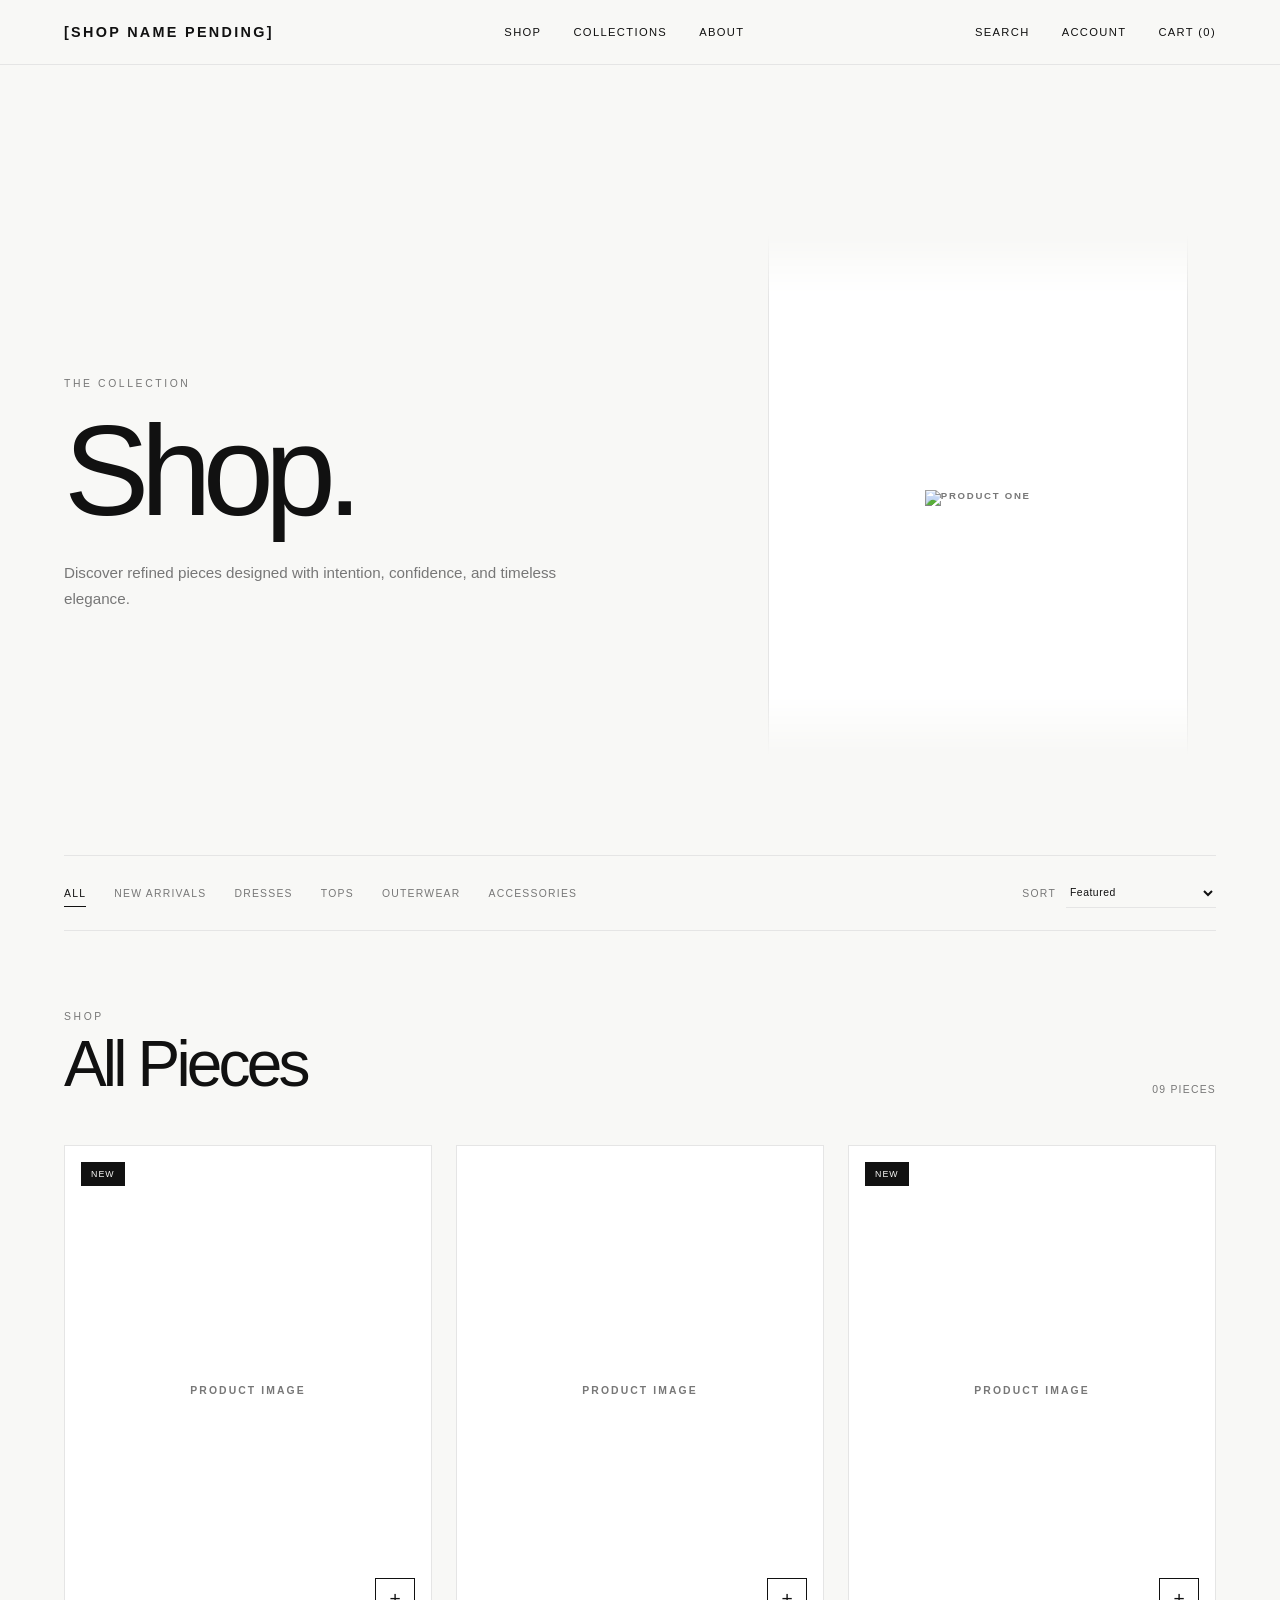
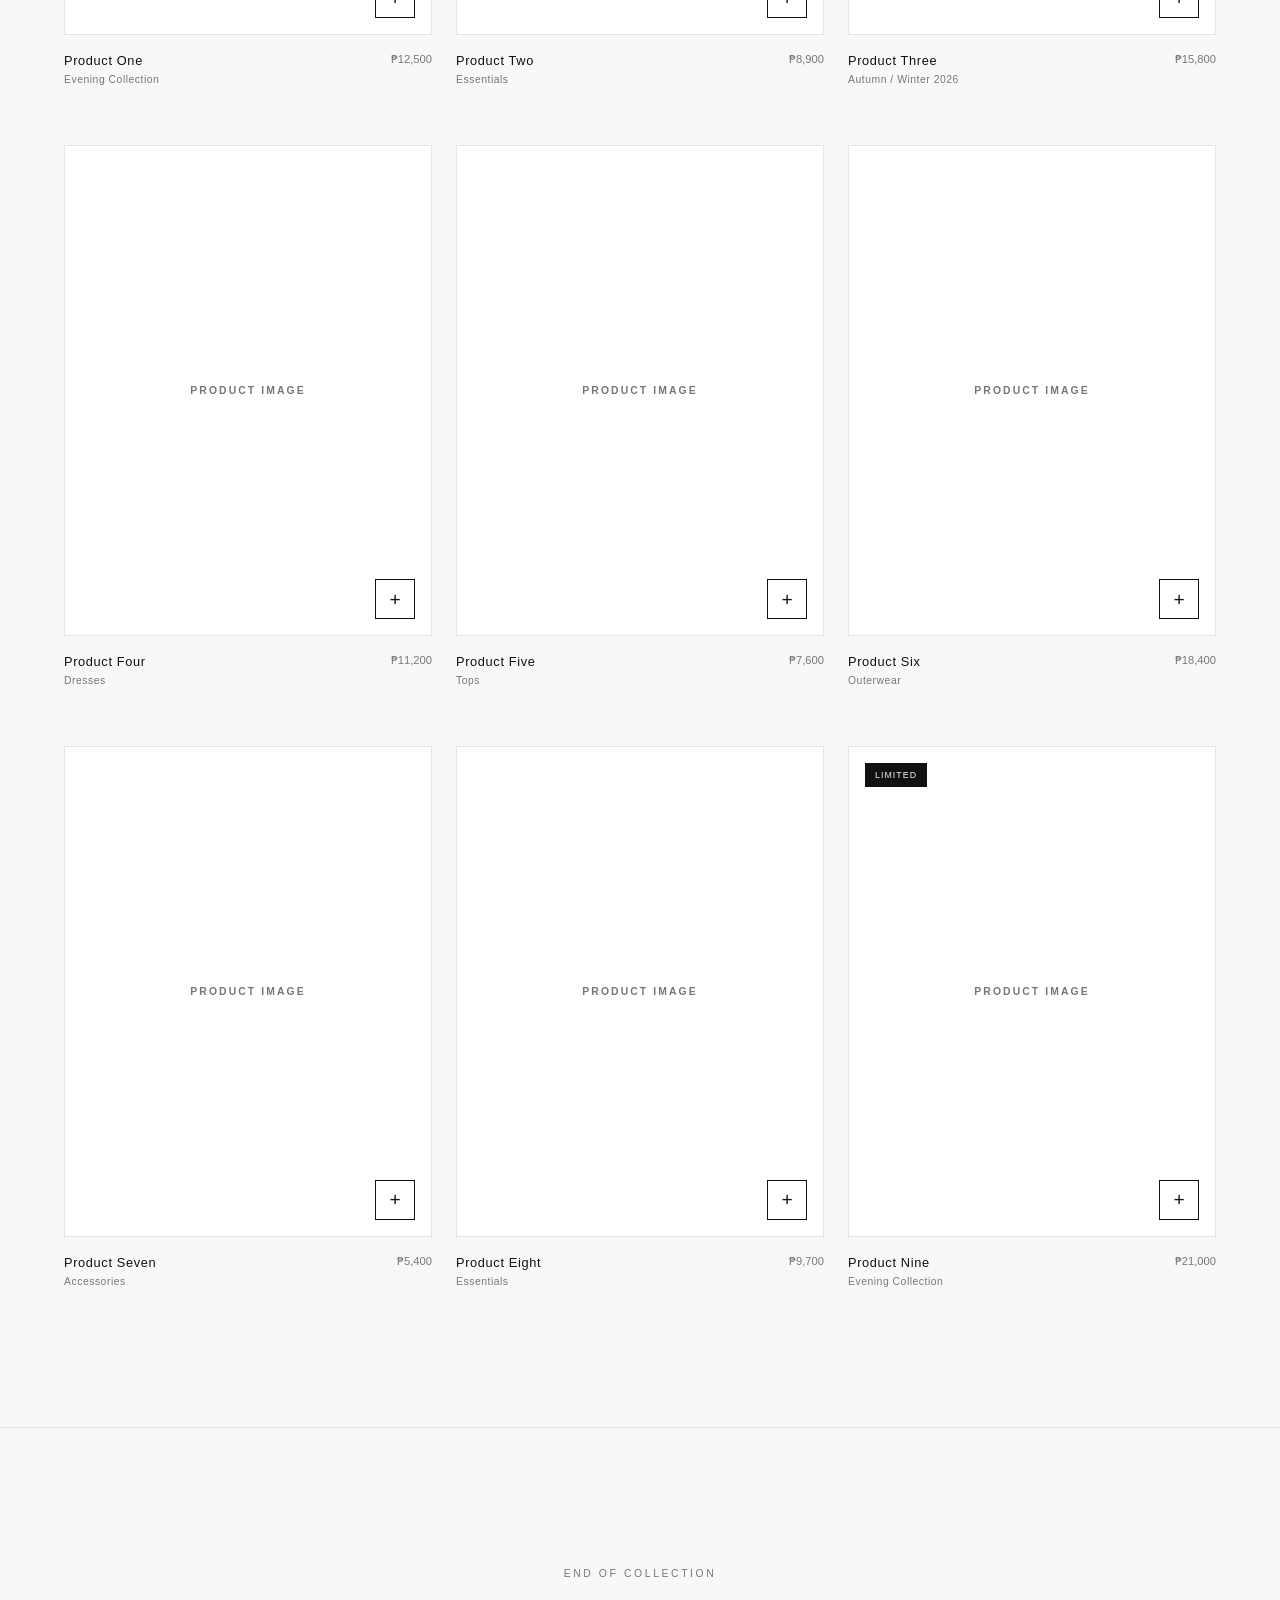
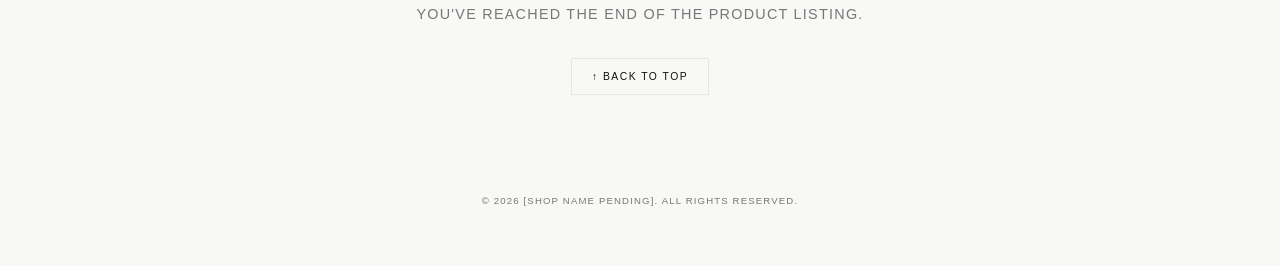
==== E-Commerce-Store/pages/shop.html @ 6239e13f "Add: Shop Layout, UI, Carousel and Listing [Active PlaceHolders]" ====
<!doctype html>

<html lang="en">
  <head>
    <meta charset="UTF-8" />
    <meta name="viewport" content="width=device-width, initial-scale=1.0" />

    <meta
      name="description"
      content="[Shop Name Pending] Shop - Explore the latest collection of timeless women's fashion."
    />

    <title>[Shop Name Pending] | Shop</title>

    <link rel="stylesheet" href="../css/style.css" />
    <link rel="stylesheet" href="../css/shop.css" />
  </head>

  <body>
    <!-- Header -->

    <header class="site-header">
      <nav class="navbar" aria-label="Main navigation">
        <a href="../index.html" class="logo">[Shop Name Pending]</a>

        <div class="nav-links">
          <a href="shop.html" class="active">Shop</a>
          <a href="collections.html">Collections</a>
          <a href="about.html">About</a>
        </div>

        <div class="nav-actions">
          <a href="search.html">Search</a>
          <a href="account.html">Account</a>

          <a href="cart.html"> Cart (<span id="cart-count">0</span>) </a>
        </div>
      </nav>
    </header>

    <main>
      <!-- Shop Header -->

      <section class="shop-header">
        <div class="shop-header-content">
          <p class="eyebrow">THE COLLECTION</p>

          <h1>Shop.</h1>

          <p class="shop-description">
            Discover refined pieces designed with intention, confidence, and
            timeless elegance.
          </p>
        </div>

        <!-- Featured Carousel -->

        <div class="shop-hero-carousel" aria-label="Featured collection">
          <div class="shop-hero-track">
            <!-- Slide 01 -->

            <a
              href="product.html?id=001"
              class="shop-hero-card shop-hero-product"
            >
              <div class="shop-hero-image">
                <img
                  src="/assets/images/banners/product-one.png"
                  alt="Product One"
                />
              </div>

              <div class="shop-hero-info">
                <div>
                  <span class="shop-hero-label">Featured</span>

                  <h2>Product One</h2>
                </div>

                <span class="shop-hero-price">₱12,500</span>
              </div>
            </a>

            <!-- Slide 02 -->

            <a
              href="product.html?id=003"
              class="shop-hero-card shop-hero-product"
            >
              <div class="shop-hero-image">
                <img
                  src="/assets/images/banners/product-three.png"
                  alt="Product Three"
                />
              </div>

              <div class="shop-hero-info">
                <div>
                  <span class="shop-hero-label">New Collection</span>

                  <h2>Product Three</h2>
                </div>

                <span class="shop-hero-price">₱15,800</span>
              </div>
            </a>

            <!-- Slide 03 -->

            <div class="shop-hero-card shop-hero-editorial">
              <p class="shop-hero-label">Autumn / Winter 2026</p>

              <p class="shop-hero-quote">
                Designed with intention.
                <br />
                Worn with confidence.
              </p>

              <span class="shop-hero-editorial-mark">01</span>
            </div>

            <!-- Slide 04 -->

            <a
              href="product.html?id=009"
              class="shop-hero-card shop-hero-product"
            >
              <div class="shop-hero-image">
                <img
                  src="/assets/images/banners/product-nine.png"
                  alt="Product Nine"
                />
              </div>

              <div class="shop-hero-info">
                <div>
                  <span class="shop-hero-label">Limited</span>

                  <h2>Product Nine</h2>
                </div>

                <span class="shop-hero-price">₱21,000</span>
              </div>
            </a>

            <!-- Slide 05 -->

            <div class="shop-hero-card shop-hero-editorial">
              <p class="shop-hero-label">The Collection</p>

              <p class="shop-hero-quote">
                Quiet forms.
                <br />
                Deliberate details.
              </p>

              <span class="shop-hero-editorial-mark">02</span>
            </div>

            <!-- Duplicate Slides -->

            <!-- Duplicate Slide 01 -->

            <a
              href="product.html?id=001"
              class="shop-hero-card shop-hero-product"
              aria-hidden="true"
              tabindex="-1"
            >
              <div class="shop-hero-image">
                <img src="../images-/banners/product-one.png" alt="" />
              </div>

              <div class="shop-hero-info">
                <div>
                  <span class="shop-hero-label">Featured</span>

                  <h2>Product One</h2>
                </div>

                <span class="shop-hero-price">₱12,500</span>
              </div>
            </a>

            <!-- Duplicate Slide 02 -->

            <a
              href="product.html?id=003"
              class="shop-hero-card shop-hero-product"
              aria-hidden="true"
              tabindex="-1"
            >
              <div class="shop-hero-image">
                <img src="/assets/images-/banners/product-three.png" alt="" />
              </div>

              <div class="shop-hero-info">
                <div>
                  <span class="shop-hero-label">New Collection</span>

                  <h2>Product Three</h2>
                </div>

                <span class="shop-hero-price">₱15,800</span>
              </div>
            </a>

            <!-- Duplicate Slide 03 -->

            <div class="shop-hero-card shop-hero-editorial" aria-hidden="true">
              <p class="shop-hero-label">Autumn / Winter 2026</p>

              <p class="shop-hero-quote">
                Designed with intention.
                <br />
                Worn with confidence.
              </p>

              <span class="shop-hero-editorial-mark">01</span>
            </div>

            <!-- Duplicate Slide 04 -->

            <a
              href="product.html?id=009"
              class="shop-hero-card shop-hero-product"
              aria-hidden="true"
              tabindex="-1"
            >
              <div class="shop-hero-image">
                <img src="/assets/images-/banners/product-nine.png" alt="" />
              </div>

              <div class="shop-hero-info">
                <div>
                  <span class="shop-hero-label">Limited</span>

                  <h2>Product Nine</h2>
                </div>

                <span class="shop-hero-price">₱21,000</span>
              </div>
            </a>

            <!-- Duplicate Slide 05 -->

            <div class="shop-hero-card shop-hero-editorial" aria-hidden="true">
              <p class="shop-hero-label">The Collection</p>

              <p class="shop-hero-quote">
                Quiet forms.
                <br />
                Deliberate details.
              </p>

              <span class="shop-hero-editorial-mark">02</span>
            </div>
          </div>
        </div>
      </section>

      <!-- Shop Products -->

      <section class="shop-section" aria-labelledby="shop-heading">
        <!-- Shop Toolbar -->

        <div class="shop-toolbar">
          <!-- Category Navigation -->

          <nav class="category-navigation" aria-label="Product categories">
            <button
              type="button"
              class="category-link active"
              data-category="all"
            >
              All
            </button>

            <button type="button" class="category-link" data-category="new">
              New Arrivals
            </button>

            <button type="button" class="category-link" data-category="dresses">
              Dresses
            </button>

            <button type="button" class="category-link" data-category="tops">
              Tops
            </button>

            <button
              type="button"
              class="category-link"
              data-category="outerwear"
            >
              Outerwear
            </button>

            <button
              type="button"
              class="category-link"
              data-category="accessories"
            >
              Accessories
            </button>
          </nav>

          <!-- Sort -->

          <div class="shop-sort">
            <label for="sort-products">Sort</label>

            <select
              id="sort-products"
              name="sort-products"
              aria-label="Sort products"
            >
              <option value="featured">Featured</option>
              <option value="newest">Newest</option>
              <option value="price-low">Price: Low to High</option>
              <option value="price-high">Price: High to Low</option>
            </select>
          </div>
        </div>

        <!-- Results Header -->

        <div class="shop-results-header">
          <div>
            <p class="eyebrow">SHOP</p>

            <h2 id="shop-heading">All Pieces</h2>
          </div>

          <p class="product-count">
            <span id="product-count">09</span>
            Pieces
          </p>
        </div>

        <!-- Product Grid -->

        <div class="shop-product-grid">
          <!-- Product 01 -->

          <article
            class="shop-product-card"
            data-category="dresses"
            data-new="true"
            data-price="12500"
            data-date="2026-08-30"
            data-featured="true"
            data-id="001"
          >
            <a href="product.html?id=001" class="shop-product-link">
              <div class="shop-product-image">
                <span>PRODUCT IMAGE</span>

                <span class="product-label">New</span>

                <button
                  type="button"
                  class="quick-add"
                  aria-label="Quick add Product One"
                >
                  +
                </button>
              </div>

              <div class="shop-product-info">
                <div>
                  <h3>Product One</h3>

                  <p>Evening Collection</p>
                </div>

                <span class="product-price">₱12,500</span>
              </div>
            </a>
          </article>

          <!-- Product 02 -->

          <article
            class="shop-product-card"
            data-category="tops"
            data-new="false"
            data-price="8900"
            data-date="2026-08-20"
            data-featured="false"
            data-id="002"
          >
            <a href="product.html?id=002" class="shop-product-link">
              <div class="shop-product-image">
                <span>PRODUCT IMAGE</span>

                <button
                  type="button"
                  class="quick-add"
                  aria-label="Quick add Product Two"
                >
                  +
                </button>
              </div>

              <div class="shop-product-info">
                <div>
                  <h3>Product Two</h3>

                  <p>Essentials</p>
                </div>

                <span class="product-price">₱8,900</span>
              </div>
            </a>
          </article>

          <!-- Product 03 -->

          <article
            class="shop-product-card"
            data-category="outerwear"
            data-new="true"
            data-price="15800"
            data-date="2026-08-28"
            data-featured="true"
            data-id="003"
          >
            <a href="product.html?id=003" class="shop-product-link">
              <div class="shop-product-image">
                <span>PRODUCT IMAGE</span>

                <span class="product-label">New</span>

                <button
                  type="button"
                  class="quick-add"
                  aria-label="Quick add Product Three"
                >
                  +
                </button>
              </div>

              <div class="shop-product-info">
                <div>
                  <h3>Product Three</h3>

                  <p>Autumn / Winter 2026</p>
                </div>

                <span class="product-price">₱15,800</span>
              </div>
            </a>
          </article>

          <!-- Product 04 -->

          <article
            class="shop-product-card"
            data-category="dresses"
            data-new="false"
            data-price="11200"
            data-date="2026-08-15"
            data-featured="false"
            data-id="004"
          >
            <a href="product.html?id=004" class="shop-product-link">
              <div class="shop-product-image">
                <span>PRODUCT IMAGE</span>

                <button
                  type="button"
                  class="quick-add"
                  aria-label="Quick add Product Four"
                >
                  +
                </button>
              </div>

              <div class="shop-product-info">
                <div>
                  <h3>Product Four</h3>

                  <p>Dresses</p>
                </div>

                <span class="product-price">₱11,200</span>
              </div>
            </a>
          </article>

          <!-- Product 05 -->

          <article
            class="shop-product-card"
            data-category="tops"
            data-new="false"
            data-price="7600"
            data-date="2026-08-12"
            data-featured="false"
            data-id="005"
          >
            <a href="product.html?id=005" class="shop-product-link">
              <div class="shop-product-image">
                <span>PRODUCT IMAGE</span>

                <button
                  type="button"
                  class="quick-add"
                  aria-label="Quick add Product Five"
                >
                  +
                </button>
              </div>

              <div class="shop-product-info">
                <div>
                  <h3>Product Five</h3>

                  <p>Tops</p>
                </div>

                <span class="product-price">₱7,600</span>
              </div>
            </a>
          </article>

          <!-- Product 06 -->

          <article
            class="shop-product-card"
            data-category="outerwear"
            data-new="false"
            data-price="18400"
            data-date="2026-08-08"
            data-featured="false"
            data-id="006"
          >
            <a href="product.html?id=006" class="shop-product-link">
              <div class="shop-product-image">
                <span>PRODUCT IMAGE</span>

                <button
                  type="button"
                  class="quick-add"
                  aria-label="Quick add Product Six"
                >
                  +
                </button>
              </div>

              <div class="shop-product-info">
                <div>
                  <h3>Product Six</h3>

                  <p>Outerwear</p>
                </div>

                <span class="product-price">₱18,400</span>
              </div>
            </a>
          </article>

          <!-- Product 07 -->

          <article
            class="shop-product-card"
            data-category="accessories"
            data-new="false"
            data-price="5400"
            data-date="2026-08-05"
            data-featured="false"
            data-id="007"
          >
            <a href="product.html?id=007" class="shop-product-link">
              <div class="shop-product-image">
                <span>PRODUCT IMAGE</span>

                <button
                  type="button"
                  class="quick-add"
                  aria-label="Quick add Product Seven"
                >
                  +
                </button>
              </div>

              <div class="shop-product-info">
                <div>
                  <h3>Product Seven</h3>

                  <p>Accessories</p>
                </div>

                <span class="product-price">₱5,400</span>
              </div>
            </a>
          </article>

          <!-- Product 08 -->

          <article
            class="shop-product-card"
            data-category="tops"
            data-new="false"
            data-price="9700"
            data-date="2026-08-02"
            data-featured="false"
            data-id="008"
          >
            <a href="product.html?id=008" class="shop-product-link">
              <div class="shop-product-image">
                <span>PRODUCT IMAGE</span>

                <button
                  type="button"
                  class="quick-add"
                  aria-label="Quick add Product Eight"
                >
                  +
                </button>
              </div>

              <div class="shop-product-info">
                <div>
                  <h3>Product Eight</h3>

                  <p>Essentials</p>
                </div>

                <span class="product-price">₱9,700</span>
              </div>
            </a>
          </article>

          <!-- Product 09 -->

          <article
            class="shop-product-card"
            data-category="dresses"
            data-new="false"
            data-price="21000"
            data-date="2026-07-28"
            data-featured="true"
            data-id="009"
          >
            <a href="product.html?id=009" class="shop-product-link">
              <div class="shop-product-image">
                <span>PRODUCT IMAGE</span>

                <span class="product-label">Limited</span>

                <button
                  type="button"
                  class="quick-add"
                  aria-label="Quick add Product Nine"
                >
                  +
                </button>
              </div>

              <div class="shop-product-info">
                <div>
                  <h3>Product Nine</h3>

                  <p>Evening Collection</p>
                </div>

                <span class="product-price">₱21,000</span>
              </div>
            </a>
          </article>
        </div>

        <!-- Empty State -->

        <div class="shop-empty-state" id="shop-empty-state" hidden>
          <p>No pieces found.</p>
        </div>
      </section>
    </main>

    <!-- Footer -->

    <footer class="site-footer" aria-label="End of product listing">
      <p class="eyebrow">END OF COLLECTION</p>

      <p class="footer-message">
        You've reached the end of the product listing.
      </p>

      <button type="button" class="back-to-top" id="back-to-top">
        ↑ Back to top
      </button>

      <p class="footer-copyright">
        © 2026 [Shop Name Pending]. All rights reserved.
      </p>
    </footer>

    <script src="../js/main.js"></script>
    <script src="../js/shop.js"></script>
  </body>
</html>
---- E-Commerce-Store/css/style.css ----
/* Main Theme */

:root {
  /* Main Theme
       Do not edit unless necessary. */

  --color-background: #f8f8f6;
  --color-surface: #ffffff;

  --color-text: #111111;
  --color-text-muted: #777777;

  --color-border: #e5e5e5;

  /* Accent Colors */

  --color-accent: #6c63ff;

  /* Typography */

  --font-display: Arial, Helvetica, sans-serif;

  --font-body: Arial, Helvetica, sans-serif;

  /* Layout
       Values may change depending on the final design direction. */

  --container-width: 1440px;

  --page-padding: 5vw;

  /* Motion
       Tutorial / implementation to be reviewed later. */

  --transition-fast: 180ms ease;
  --transition-normal: 300ms ease;
}

/* Reset */

* {
  box-sizing: border-box;
}

html {
  scroll-behavior: smooth;
}

body {
  margin: 0;

  min-height: 100vh;

  background: var(--color-background);
  color: var(--color-text);

  font-family: var(--font-body);

  -webkit-font-smoothing: antialiased;
}

img {
  display: block;
  max-width: 100%;
}

a {
  color: inherit;

  text-decoration: none;
}

button,
a {
  cursor: pointer;
}

/* Header */

.site-header {
  position: sticky;

  top: 0;
  left: 0;

  width: 100%;

  z-index: 1000;

  background: rgba(248, 248, 246, 0.92);

  backdrop-filter: blur(12px);
  -webkit-backdrop-filter: blur(12px);

  border-bottom: 1px solid var(--color-border);
}

.navbar {
  width: 100%;
  max-width: var(--container-width);

  margin: 0 auto;

  padding: 24px var(--page-padding);

  display: flex;

  align-items: center;
  justify-content: space-between;
}

/* Logo */

.logo {
  font-size: 0.9rem;

  font-weight: 600;

  letter-spacing: 0.16em;

  text-transform: uppercase;
}

/* Navigation */

.nav-links,
.nav-actions {
  display: flex;

  align-items: center;

  gap: 2rem;

  font-size: 0.7rem;

  letter-spacing: 0.12em;

  text-transform: uppercase;
}

.nav-links a,
.nav-actions a {
  transition: color var(--transition-fast);
}

.nav-links a:hover,
.nav-actions a:hover {
  color: var(--color-accent);
}

/* Hero */

.hero {
  min-height: 100vh;

  max-width: var(--container-width);

  margin: 0 auto;

  padding: 150px var(--page-padding) 80px;

  display: grid;

  grid-template-columns: 1fr 1fr;

  align-items: center;

  gap: 5vw;
}

.hero-content {
  width: min(700px, 100%);

  animation: heroContentIn 900ms ease both;
}

/* Hero Label */

.eyebrow {
  margin: 0 0 1.5rem;

  color: var(--color-text-muted);

  font-size: 0.65rem;

  letter-spacing: 0.25em;

  text-transform: uppercase;
}

/* Hero Heading */

.hero h1 {
  margin: 0;

  font-size: clamp(4rem, 10vw, 9rem);

  font-weight: 500;

  line-height: 0.9;

  letter-spacing: -0.07em;
}

/* Hero Description */

.hero-description {
  max-width: 500px;

  margin: 2rem 0;

  color: var(--color-text-muted);

  font-size: 0.95rem;

  line-height: 1.7;
}

/* Button */

.button {
  display: inline-flex;

  align-items: center;
  justify-content: center;

  padding: 15px 24px;

  border: 1px solid var(--color-text);

  background: var(--color-text);

  color: var(--color-background);

  font-size: 0.65rem;

  letter-spacing: 0.16em;

  text-transform: uppercase;

  transition:
    background var(--transition-normal),
    color var(--transition-normal),
    border-color var(--transition-normal),
    transform var(--transition-normal);
}

.button:hover {
  background: var(--color-accent);

  border-color: var(--color-accent);

  color: #ffffff;

  transform: translateY(-2px);
}

/* Hero Visual */

.hero-visual {
  width: 100%;

  height: 70vh;

  display: flex;

  align-items: center;
  justify-content: center;

  animation: heroVisualIn 1100ms ease both;
}

/* Hero Image Placeholder */

.hero-placeholder {
  width: 100%;

  height: 100%;

  border: 2px solid var(--color-accent);

  display: flex;

  align-items: center;
  justify-content: center;

  color: var(--color-accent);

  font-size: 0.7rem;

  font-weight: 600;

  letter-spacing: 0.2em;

  text-transform: uppercase;
}

/* Featured Collection */

.featured {
  max-width: var(--container-width);

  margin: 0 auto;

  padding: 140px var(--page-padding);
}

.section-heading {
  margin-bottom: 70px;
}

.section-heading h2 {
  margin: 0;

  font-size: clamp(2.5rem, 6vw, 6rem);

  font-weight: 500;

  line-height: 0.95;

  letter-spacing: -0.06em;
}

/* Product Grid */

.product-grid {
  display: grid;

  grid-template-columns: repeat(3, 1fr);

  gap: 24px;
}

/* Product Cards */

.product-card {
  cursor: pointer;
}

.product-image {
  aspect-ratio: 3 / 4;

  border: 2px solid var(--color-accent);

  display: flex;

  align-items: center;
  justify-content: center;

  color: var(--color-accent);

  font-size: 0.65rem;

  font-weight: 600;

  letter-spacing: 0.2em;

  text-transform: uppercase;

  overflow: hidden;

  transition:
    transform var(--transition-normal),
    border-color var(--transition-normal);
}

.product-card:hover .product-image {
  transform: translateY(-6px);

  border-color: var(--color-text);
}

.product-info {
  padding-top: 18px;

  display: flex;

  align-items: baseline;
  justify-content: space-between;

  gap: 20px;
}

.product-info h3 {
  margin: 0;

  font-size: 0.8rem;

  font-weight: 500;

  letter-spacing: 0.05em;
}

.product-info p {
  margin: 0;

  color: var(--color-text-muted);

  font-size: 0.75rem;
}

/* Editorial */

.editorial {
  max-width: var(--container-width);

  margin: 0 auto;

  padding: 140px var(--page-padding);

  display: grid;

  grid-template-columns: 1fr 1fr;

  align-items: center;

  gap: 5vw;
}

.editorial-visual {
  width: 100%;

  height: 70vh;

  display: flex;

  align-items: center;
  justify-content: center;
}

/* Editorial Image Placeholder */

.editorial-placeholder {
  width: 100%;

  height: 100%;

  border: 2px solid var(--color-accent);

  display: flex;

  align-items: center;
  justify-content: center;

  color: var(--color-accent);

  font-size: 0.7rem;

  font-weight: 600;

  letter-spacing: 0.2em;

  text-transform: uppercase;
}

.editorial-content {
  max-width: 600px;
}

.editorial-content h2 {
  margin: 0;

  font-size: clamp(2.5rem, 6vw, 6rem);

  font-weight: 500;

  line-height: 0.95;

  letter-spacing: -0.06em;
}

.editorial-content > p:not(.eyebrow) {
  max-width: 500px;

  margin: 2rem 0;

  color: var(--color-text-muted);

  font-size: 0.95rem;

  line-height: 1.7;
}

/* Collections */

.collections {
  max-width: var(--container-width);

  margin: 0 auto;

  padding: 140px var(--page-padding);
}

.collection-grid {
  display: grid;

  grid-template-columns: repeat(2, 1fr);

  gap: 24px;
}

/* Collection Cards */

.collection-card {
  min-height: 500px;

  border: 2px solid var(--color-accent);

  display: flex;

  align-items: center;
  justify-content: center;

  transition:
    transform var(--transition-normal),
    border-color var(--transition-normal);
}

.collection-card:hover {
  transform: translateY(-6px);

  border-color: var(--color-text);
}

.collection-card span {
  color: var(--color-accent);

  font-size: 0.7rem;

  font-weight: 600;

  letter-spacing: 0.2em;

  text-transform: uppercase;

  transition: color var(--transition-normal);
}

.collection-card:hover span {
  color: var(--color-text);
}

/* Loading State */

.is-loading {
  position: relative;

  overflow: hidden;

  background: var(--color-border);
}

.is-loading::after {
  content: "";

  position: absolute;

  inset: 0;

  background: linear-gradient(
    90deg,
    transparent,
    rgba(255, 255, 255, 0.6),
    transparent
  );

  transform: translateX(-100%);

  animation: loadingShimmer 1.4s infinite;
}

/* Accessibility */

a:focus-visible,
button:focus-visible {
  outline: 2px solid var(--color-accent);

  outline-offset: 4px;
}

/* Animations */

@keyframes heroContentIn {
  from {
    opacity: 0;

    transform: translateY(30px);
  }

  to {
    opacity: 1;

    transform: translateY(0);
  }
}

@keyframes heroVisualIn {
  from {
    opacity: 0;

    transform: translateX(30px);
  }

  to {
    opacity: 1;

    transform: translateX(0);
  }
}

@keyframes loadingShimmer {
  to {
    transform: translateX(100%);
  }
}

/* Footer */

.site-footer {
  padding: 60px var(--page-padding);

  border-top: 1px solid var(--color-border);

  color: var(--color-text-muted);

  text-align: center;

  font-size: 0.65rem;

  letter-spacing: 0.12em;

  text-transform: uppercase;
}

/* Responsive */

@media (max-width: 800px) {
  .navbar {
    padding: 20px 6vw;
  }

  .nav-links {
    display: none;
  }

  .nav-actions {
    gap: 1rem;
  }

  .hero {
    padding: 140px 6vw 80px;

    grid-template-columns: 1fr;

    align-items: end;
  }

  .hero-visual {
    height: 60vh;
  }

  .featured {
    padding: 90px 6vw;
  }

  .product-grid {
    grid-template-columns: 1fr;
  }

  .editorial {
    padding: 90px 6vw;

    grid-template-columns: 1fr;
  }

  .editorial-visual {
    height: 60vh;
  }

  .collections {
    padding: 90px 6vw;
  }

  .collection-grid {
    grid-template-columns: 1fr;
  }
}

/* Reduced Motion */

@media (prefers-reduced-motion: reduce) {
  *,
  *::before,
  *::after {
    scroll-behavior: auto !important;

    animation-duration: 0.01ms !important;

    animation-iteration-count: 1 !important;

    transition-duration: 0.01ms !important;
  }
}
---- E-Commerce-Store/css/shop.css ----
/* Shop Header */

.shop-header {
  max-width: var(--container-width);
  margin: 0 auto;
  padding: 170px var(--page-padding) 100px;
}

.shop-header-content {
  max-width: 800px;
  animation: shopHeaderIn 800ms ease both;
}

.shop-header h1 {
  margin: 0;
  font-size: clamp(4rem, 10vw, 9rem);
  font-weight: 500;
  line-height: 0.9;
  letter-spacing: -0.07em;
}

.shop-description {
  max-width: 520px;
  margin: 2rem 0 0;
  color: var(--color-text-muted);
  font-size: 0.95rem;
  line-height: 1.7;
}

/* Shop Section */

.shop-section {
  max-width: var(--container-width);
  margin: 0 auto;
  padding: 0 var(--page-padding) 140px;
}

/* Toolbar */

.shop-toolbar {
  width: 100%;
  padding: 22px 0;
  border-top: 1px solid var(--color-border);
  border-bottom: 1px solid var(--color-border);

  display: flex;
  align-items: center;
  justify-content: space-between;
  gap: 30px;
}

/* Category Navigation */

.category-navigation {
  display: flex;
  align-items: center;
  gap: 1.75rem;
  flex-wrap: wrap;
}

.category-link {
  position: relative;

  padding: 0;
  border: 0;
  background: none;

  color: var(--color-text-muted);
  font: inherit;
  font-size: 0.65rem;
  letter-spacing: 0.12em;
  text-transform: uppercase;

  cursor: pointer;

  transition:
    color var(--transition-fast),
    transform var(--transition-fast);
}

.category-link:hover {
  color: var(--color-text);
  transform: translateY(-1px);
}

.category-link.active {
  color: var(--color-text);
}

.category-link.active::after {
  content: "";

  position: absolute;
  left: 0;
  right: 0;
  bottom: -8px;

  height: 1px;

  background: var(--color-text);
}

/* Sort */

.shop-sort {
  display: flex;
  align-items: center;
  gap: 10px;
  flex-shrink: 0;
}

.shop-sort label {
  color: var(--color-text-muted);
  font-size: 0.65rem;
  letter-spacing: 0.12em;
  text-transform: uppercase;
}

.shop-sort select {
  min-width: 150px;

  padding: 8px 28px 8px 0;

  border: 0;
  border-bottom: 1px solid var(--color-border);

  background-color: transparent;
  color: var(--color-text);

  font: inherit;
  font-size: 0.65rem;
  letter-spacing: 0.05em;

  cursor: pointer;

  outline: none;

  transition:
    border-color var(--transition-fast),
    color var(--transition-fast);
}

.shop-sort select:hover,
.shop-sort select:focus {
  border-color: var(--color-text);
}

/* Results Header */

.shop-results-header {
  display: flex;
  align-items: flex-end;
  justify-content: space-between;
  gap: 30px;

  padding: 80px 0 50px;
}

.shop-results-header .eyebrow {
  margin-bottom: 12px;
}

.shop-results-header h2 {
  margin: 0;

  font-size: clamp(2.5rem, 5vw, 5rem);
  font-weight: 500;
  line-height: 0.95;
  letter-spacing: -0.06em;
}

.product-count {
  margin: 0;

  color: var(--color-text-muted);
  font-size: 0.65rem;
  letter-spacing: 0.12em;
  text-transform: uppercase;
  white-space: nowrap;
}

/* Product Grid */

.shop-product-grid {
  display: grid;
  grid-template-columns: repeat(3, 1fr);
  gap: 60px 24px;
}

/* Product Card */

.shop-product-card {
  min-width: 0;
}

.shop-product-card.is-visible {
  animation: productCardIn 600ms ease both;
}

.shop-product-link {
  display: block;
  color: inherit;
}

/* Product Image */

.shop-product-image {
  position: relative;

  aspect-ratio: 3 / 4;

  overflow: hidden;

  border: 1px solid var(--color-border);

  display: flex;
  align-items: center;
  justify-content: center;

  background: var(--color-surface);
  color: var(--color-text-muted);

  font-size: 0.65rem;
  font-weight: 600;
  letter-spacing: 0.2em;
  text-transform: uppercase;

  transition:
    transform var(--transition-normal),
    border-color var(--transition-normal);
}

.shop-product-card:hover .shop-product-image {
  transform: translateY(-5px);
  border-color: var(--color-text);
}

/* Product Label */

.product-label {
  position: absolute;
  top: 16px;
  left: 16px;
  z-index: 2;

  padding: 7px 10px;

  background: var(--color-text);
  color: var(--color-background);

  font-size: 0.55rem;
  font-weight: 500;
  letter-spacing: 0.12em;
  text-transform: uppercase;
}

/* Quick Add */

.quick-add {
  position: absolute;
  right: 16px;
  bottom: 16px;
  z-index: 2;

  width: 40px;
  height: 40px;

  border: 1px solid var(--color-text);

  display: flex;
  align-items: center;
  justify-content: center;

  background: var(--color-surface);
  color: var(--color-text);

  font-size: 1.2rem;
  font-weight: 300;
  line-height: 1;

  transition:
    background var(--transition-fast),
    color var(--transition-fast),
    transform var(--transition-fast);
}

.shop-product-card:hover .quick-add {
  background: var(--color-text);
  color: var(--color-surface);
  transform: translateY(-2px);
}

/* Product Information */

.shop-product-info {
  padding-top: 18px;

  display: flex;
  align-items: flex-start;
  justify-content: space-between;

  gap: 20px;
}

.shop-product-info h3 {
  margin: 0 0 6px;

  font-size: 0.8rem;
  font-weight: 500;
  letter-spacing: 0.05em;

  transition: color var(--transition-fast);
}

.shop-product-info p {
  margin: 0;

  color: var(--color-text-muted);

  font-size: 0.65rem;
  letter-spacing: 0.05em;
}

.product-price {
  color: var(--color-text-muted);

  font-size: 0.7rem;

  white-space: nowrap;

  transition: color var(--transition-fast);
}

.shop-product-card:hover .shop-product-info h3 {
  color: var(--color-accent);
}

.shop-product-card:hover .product-price {
  color: var(--color-text);
}

/* Empty State */

.shop-empty-state {
  padding: 80px 0;

  text-align: center;

  color: var(--color-text-muted);

  font-size: 0.8rem;
  letter-spacing: 0.08em;
  text-transform: uppercase;
}

.shop-empty-state p {
  margin: 0;
}

/* Focus States */

.category-link:focus-visible,
.shop-product-link:focus-visible,
.shop-sort select:focus-visible,
.back-to-top:focus-visible {
  outline: 2px solid var(--color-accent);
  outline-offset: 5px;
}

/* Loading State */

.shop-product-image.is-loading {
  position: relative;
  overflow: hidden;

  background: var(--color-border);
  border-color: var(--color-border);
}

.shop-product-image.is-loading::after {
  content: "";

  position: absolute;
  inset: 0;

  background: linear-gradient(
    90deg,
    transparent,
    rgba(255, 255, 255, 0.6),
    transparent
  );

  transform: translateX(-100%);

  animation: shopLoadingShimmer 1.4s infinite;
}

/* Footer */

.site-footer {
  width: 100%;

  padding: 140px var(--page-padding) 60px;

  border-top: 1px solid var(--color-border);

  display: flex;
  flex-direction: column;
  align-items: center;
  justify-content: center;

  text-align: center;
}

.site-footer .eyebrow {
  margin-bottom: 1.5rem;
}

.footer-message {
  margin: 0;

  color: var(--color-text-muted);

  font-size: 0.9rem;
  line-height: 1.6;
}

.back-to-top {
  margin-top: 2rem;

  padding: 12px 20px;

  border: 1px solid var(--color-border);

  background: transparent;

  color: var(--color-text);

  font: inherit;

  font-size: 0.65rem;

  letter-spacing: 0.14em;

  text-transform: uppercase;

  cursor: pointer;

  transition:
    color var(--transition-normal),
    border-color var(--transition-normal),
    transform var(--transition-normal);
}

.back-to-top:hover {
  color: var(--color-accent);

  border-color: var(--color-accent);

  transform: translateY(-3px);
}

.footer-copyright {
  margin: 100px 0 0;

  color: var(--color-text-muted);

  font-size: 0.6rem;

  letter-spacing: 0.12em;

  text-transform: uppercase;
}

/* Animations */

@keyframes shopHeaderIn {
  from {
    opacity: 0;
    transform: translateY(25px);
  }

  to {
    opacity: 1;
    transform: translateY(0);
  }
}

@keyframes productCardIn {
  from {
    opacity: 0;
    transform: translateY(20px);
  }

  to {
    opacity: 1;
    transform: translateY(0);
  }
}

@keyframes shopLoadingShimmer {
  to {
    transform: translateX(100%);
  }
}

/* Hero Carousel */

.shop-header {
  display: grid;
  grid-template-columns: minmax(0, 1fr) minmax(360px, 0.8fr);
  align-items: center;
  gap: 80px;

  min-height: 680px;
}

.shop-header-content {
  min-width: 0;
}

/* Carousel */

.shop-hero-carousel {
  position: relative;

  width: 100%;
  height: 520px;

  overflow: hidden;

  mask-image: linear-gradient(
    to bottom,
    transparent 0%,
    black 12%,
    black 88%,
    transparent 100%
  );

  -webkit-mask-image: linear-gradient(
    to bottom,
    transparent 0%,
    black 12%,
    black 88%,
    transparent 100%
  );
}

.shop-hero-track {
  display: flex;
  flex-direction: column;

  gap: 24px;

  width: 100%;

  animation: heroCarouselMove 32s linear infinite;
}

/* Hero Cards */

.shop-hero-card {
  position: relative;

  display: block;

  width: min(100%, 420px);

  margin: 0 auto;

  flex-shrink: 0;

  color: inherit;
}

.shop-hero-product {
  cursor: pointer;
}

/* Hero Image */

.shop-hero-image {
  position: relative;

  width: 100%;
  aspect-ratio: 4 / 5;

  overflow: hidden;

  border: 1px solid var(--color-border);

  display: flex;
  align-items: center;
  justify-content: center;

  background: var(--color-surface);
  color: var(--color-text-muted);

  font-size: 0.6rem;
  font-weight: 600;
  letter-spacing: 0.18em;
  text-transform: uppercase;

  transition:
    transform var(--transition-normal),
    border-color var(--transition-normal);
}

.shop-hero-product:hover .shop-hero-image {
  transform: scale(0.985);
  border-color: var(--color-text);
}

/* Hero Product Information */

.shop-hero-info {
  padding-top: 14px;

  display: flex;
  align-items: flex-start;
  justify-content: space-between;

  gap: 20px;
}

.shop-hero-label {
  display: block;

  margin: 0 0 6px;

  color: var(--color-text-muted);

  font-size: 0.55rem;
  letter-spacing: 0.12em;
  text-transform: uppercase;
}

.shop-hero-info h2 {
  margin: 0;

  font-size: 0.8rem;
  font-weight: 500;
  letter-spacing: 0.04em;

  transition: color var(--transition-fast);
}

.shop-hero-price {
  color: var(--color-text-muted);

  font-size: 0.65rem;

  white-space: nowrap;

  transition: color var(--transition-fast);
}

.shop-hero-product:hover .shop-hero-info h2 {
  color: var(--color-accent);
}

.shop-hero-product:hover .shop-hero-price {
  color: var(--color-text);
}

/* Editorial Cards */

.shop-hero-editorial {
  min-height: 300px;

  padding: 38px;

  border: 1px solid var(--color-border);

  display: flex;
  flex-direction: column;
  justify-content: space-between;

  background: var(--color-text);
  color: var(--color-background);
}

.shop-hero-editorial .shop-hero-label {
  color: rgba(248, 248, 246, 0.55);
}

.shop-hero-quote {
  max-width: 300px;

  margin: auto 0;

  font-size: clamp(1.4rem, 3vw, 2rem);
  font-weight: 400;
  line-height: 1.15;
  letter-spacing: -0.03em;
}

.shop-hero-editorial-mark {
  align-self: flex-end;

  color: rgba(248, 248, 246, 0.45);

  font-size: 0.6rem;
  letter-spacing: 0.15em;
}

/* Infinite Movement */

@keyframes heroCarouselMove {
  from {
    transform: translateY(0);
  }

  to {
    transform: translateY(calc(-50% - 12px));
  }
}

/* Pause */

.shop-hero-carousel:hover .shop-hero-track,
.shop-hero-carousel:focus-within .shop-hero-track {
  animation-play-state: paused;
}

/* Tablet */

@media (max-width: 1000px) {
  .shop-header {
    grid-template-columns: 1fr;

    gap: 70px;

    min-height: auto;
  }

  .shop-hero-carousel {
    height: 520px;

    max-width: 520px;

    margin: 0 auto;
  }

  .shop-hero-card {
    width: min(100%, 400px);
  }
}

/* Mobile */

@media (max-width: 800px) {
  .shop-header {
    padding: 140px 6vw 80px;

    gap: 55px;
  }

  .shop-hero-carousel {
    height: 440px;
  }

  .shop-hero-card {
    width: min(100%, 340px);
  }

  .shop-hero-editorial {
    min-height: 250px;

    padding: 28px;
  }

  .shop-hero-quote {
    font-size: 1.5rem;
  }
}

/* Small Mobile */

@media (max-width: 520px) {
  .shop-header {
    padding-top: 125px;
  }

  .shop-hero-carousel {
    height: 400px;
  }

  .shop-hero-card {
    width: 100%;
  }

  .shop-hero-image {
    aspect-ratio: 4 / 5;
  }

  .shop-hero-editorial {
    min-height: 230px;

    padding: 24px;
  }

  .shop-hero-quote {
    font-size: 1.35rem;
  }
}

/* Reduced Motion */

@media (prefers-reduced-motion: reduce) {
  .shop-hero-track {
    animation: none;
  }

  .shop-hero-image {
    transition: none;
  }
}

/* Tablet */

@media (max-width: 1000px) {
  .shop-toolbar {
    align-items: flex-start;
    flex-direction: column;
  }

  .shop-product-grid {
    grid-template-columns: repeat(2, 1fr);
    gap: 50px 20px;
  }
}

/* Mobile */

@media (max-width: 800px) {
  .shop-header {
    padding: 140px 6vw 80px;
  }

  .shop-section {
    padding: 0 6vw 90px;
  }

  .shop-toolbar {
    gap: 25px;
  }

  .category-navigation {
    gap: 1.25rem;
  }

  .shop-sort {
    width: 100%;
    justify-content: space-between;
  }

  .shop-sort select {
    min-width: 0;
    flex: 1;
    max-width: 220px;
  }

  .shop-results-header {
    padding: 60px 0 40px;

    align-items: flex-start;
    flex-direction: column;

    gap: 15px;
  }

  .shop-product-grid {
    grid-template-columns: repeat(2, 1fr);
    gap: 45px 16px;
  }

  .shop-product-info {
    gap: 12px;
  }

  .site-footer {
    padding: 100px 6vw 50px;
  }

  .footer-message {
    max-width: 280px;
  }

  .footer-copyright {
    margin-top: 70px;
  }
}

/* Small Mobile */

@media (max-width: 520px) {
  .shop-header {
    padding-top: 125px;
  }

  .shop-header h1 {
    font-size: clamp(3.5rem, 18vw, 5rem);
  }

  .shop-description {
    font-size: 0.85rem;
  }

  .category-navigation {
    gap: 1rem 1.2rem;
  }

  .category-link {
    font-size: 0.6rem;
  }

  .shop-sort {
    align-items: flex-start;
    flex-direction: column;
    gap: 8px;
  }

  .shop-sort select {
    width: 100%;
    max-width: none;
  }

  .shop-results-header h2 {
    font-size: 2.5rem;
  }

  .shop-product-grid {
    grid-template-columns: 1fr;
    gap: 50px;
  }

  .shop-product-info h3 {
    font-size: 0.75rem;
  }

  .product-price {
    font-size: 0.65rem;
  }

  .quick-add {
    width: 36px;
    height: 36px;

    right: 12px;
    bottom: 12px;
  }

  .product-label {
    top: 12px;
    left: 12px;
  }

  .site-footer {
    padding: 90px 6vw 45px;
  }

  .footer-copyright {
    margin-top: 60px;
  }
}

/* Reduced Motion */

@media (prefers-reduced-motion: reduce) {
  .shop-product-card.is-visible {
    animation: none;
  }

  .shop-product-image,
  .quick-add,
  .category-link,
  .shop-sort select,
  .back-to-top {
    transition: none;
  }
}
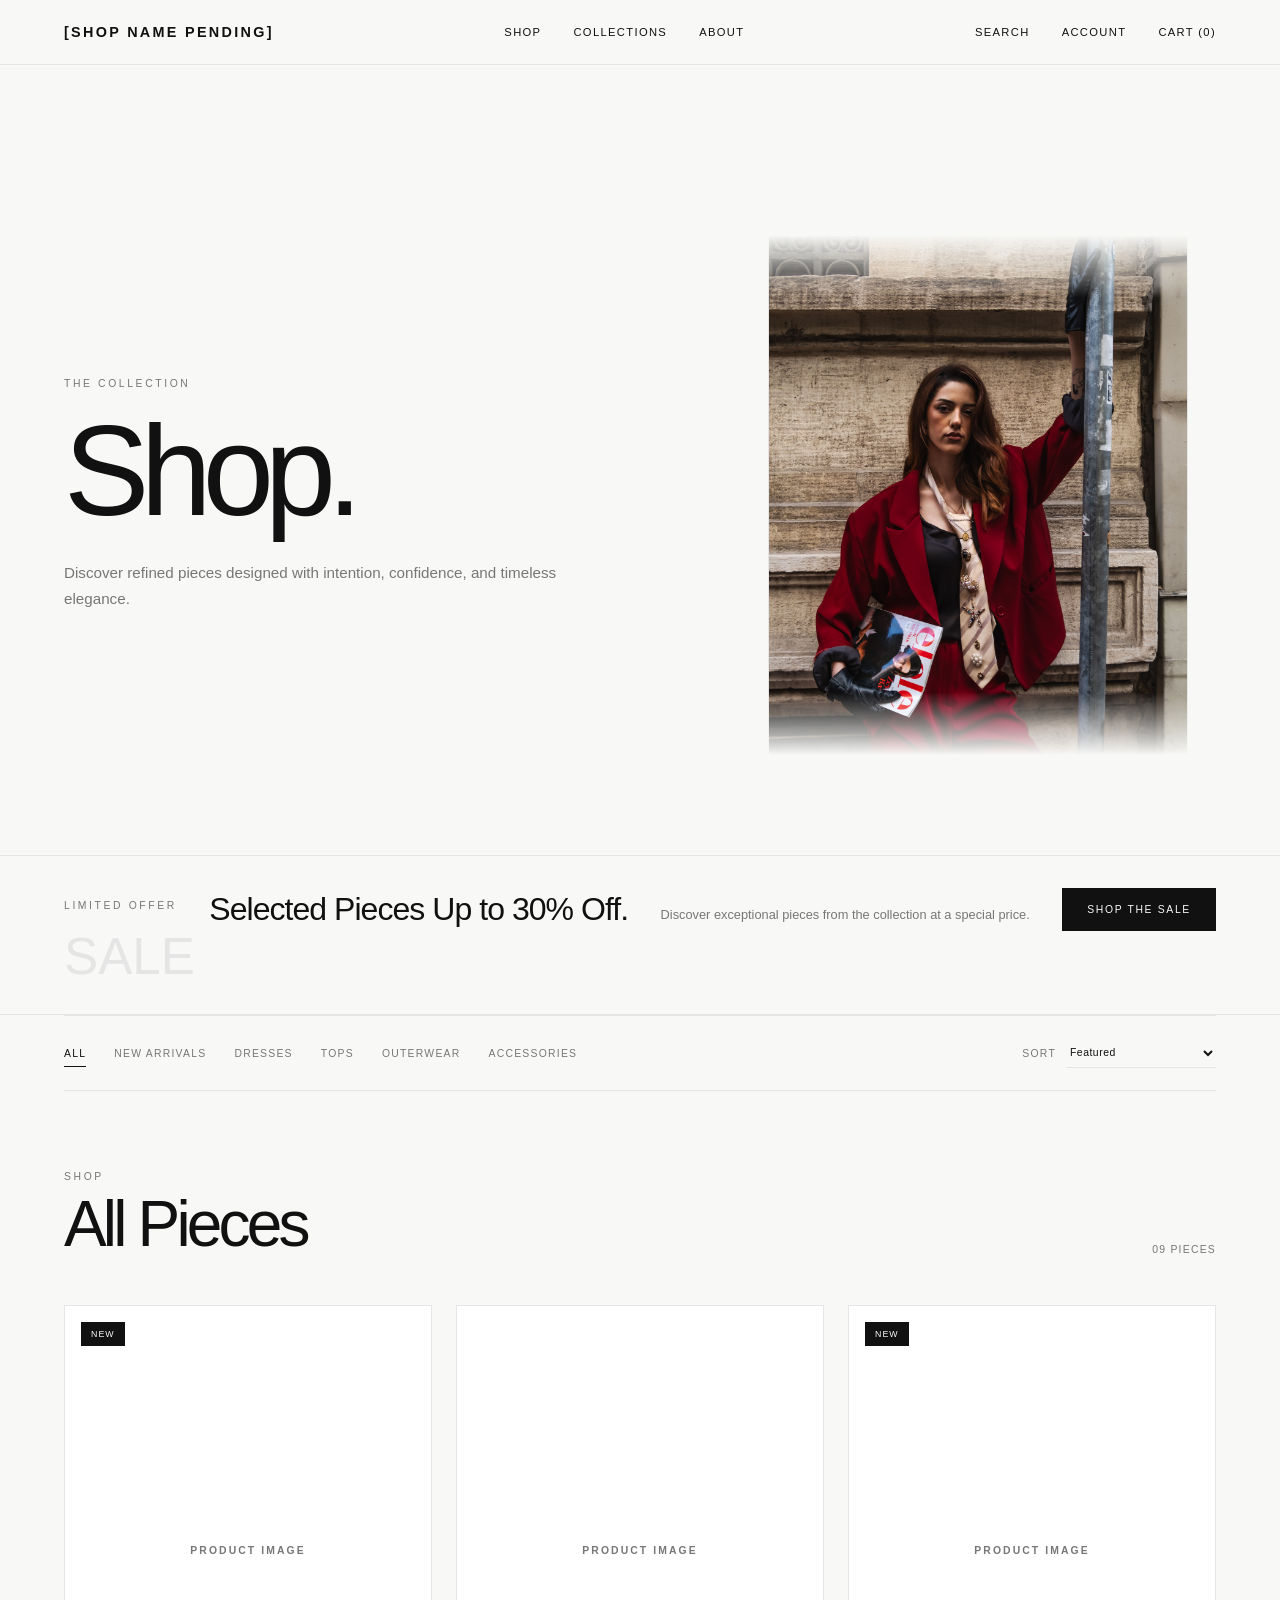
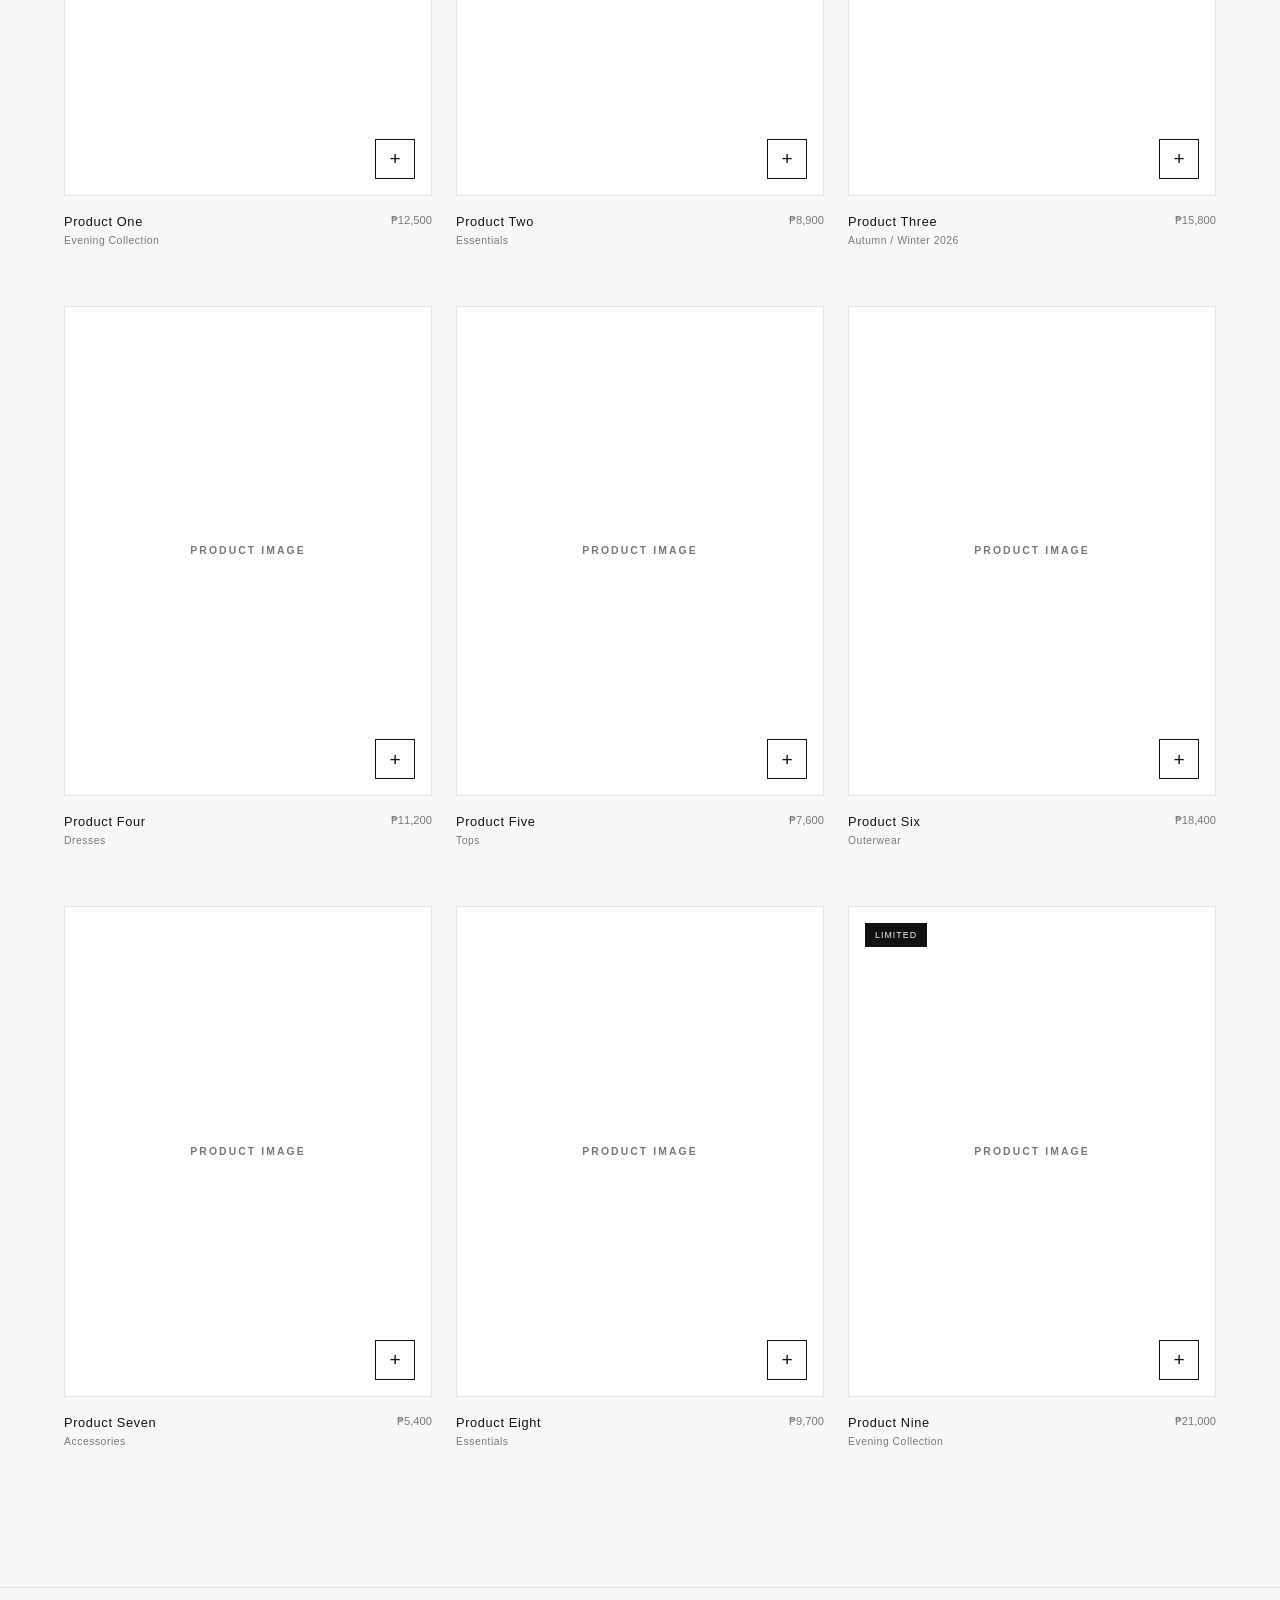
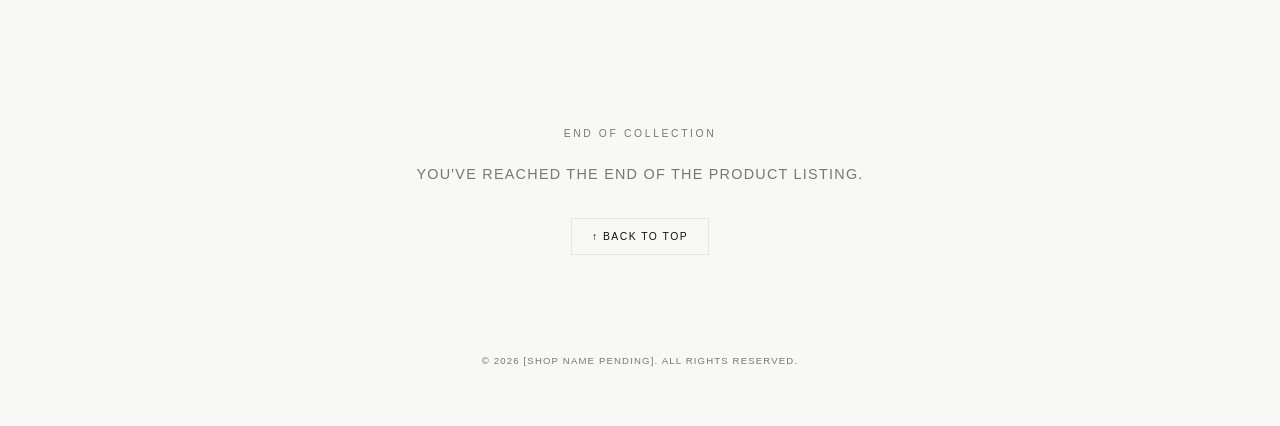
==== commit 5f5a6457: "For Deployment" ====
--- a/E-Commerce-Store/pages/shop.html
+++ b/E-Commerce-Store/pages/shop.html
@@ -65,7 +65,7 @@
             >
               <div class="shop-hero-image">
                 <img
-                  src="/assets/images/banners/product-one.png"
+                  src="../assets/images/banners/product-one.jpg"
                   alt="Product One"
                 />
               </div>
@@ -89,7 +89,7 @@
             >
               <div class="shop-hero-image">
                 <img
-                  src="/assets/images/banners/product-three.png"
+                  src="../assets/images/banners/product-three.jpg"
                   alt="Product Three"
                 />
               </div>
@@ -127,7 +127,7 @@
             >
               <div class="shop-hero-image">
                 <img
-                  src="/assets/images/banners/product-nine.png"
+                  src="../assets/images/banners/product-nine.jpg"
                   alt="Product Nine"
                 />
               </div>
@@ -168,7 +168,7 @@
               tabindex="-1"
             >
               <div class="shop-hero-image">
-                <img src="../images-/banners/product-one.png" alt="" />
+                <img src="../assets/images/banners/product-one.jpg" alt="" />
               </div>
 
               <div class="shop-hero-info">
@@ -191,7 +191,7 @@
               tabindex="-1"
             >
               <div class="shop-hero-image">
-                <img src="/assets/images-/banners/product-three.png" alt="" />
+                <img src="/assets/images/banners/product-three.jpg" alt="" />
               </div>
 
               <div class="shop-hero-info">
@@ -228,7 +228,7 @@
               tabindex="-1"
             >
               <div class="shop-hero-image">
-                <img src="/assets/images-/banners/product-nine.png" alt="" />
+                <img src="/assets/images/banners/product-nine.jpg" alt="" />
               </div>
 
               <div class="shop-hero-info">
@@ -257,6 +257,24 @@
             </div>
           </div>
         </div>
+      </section>
+
+      <!-- Sale Banner -->
+
+      <section class="sale-banner" aria-labelledby="sale-heading">
+        <div class="sale-banner-content">
+          <p class="eyebrow">LIMITED OFFER</p>
+
+          <h2 id="sale-heading">Selected Pieces Up to 30% Off.</h2>
+
+          <p class="sale-banner-description">
+            Discover exceptional pieces from the collection at a special price.
+          </p>
+
+          <a href="shop.html" class="button">Shop the Sale</a>
+        </div>
+
+        <div class="sale-banner-mark" aria-hidden="true">SALE</div>
       </section>
 
       <!-- Shop Products -->
@@ -352,31 +370,31 @@
             data-featured="true"
             data-id="001"
           >
-            <a href="product.html?id=001" class="shop-product-link">
-              <div class="shop-product-image">
+            <div class="shop-product-image">
+              <a href="product.html?id=001" class="shop-product-link">
                 <span>PRODUCT IMAGE</span>
 
                 <span class="product-label">New</span>
-
-                <button
-                  type="button"
-                  class="quick-add"
-                  aria-label="Quick add Product One"
-                >
-                  +
-                </button>
-              </div>
-
-              <div class="shop-product-info">
-                <div>
-                  <h3>Product One</h3>
-
-                  <p>Evening Collection</p>
-                </div>
-
-                <span class="product-price">₱12,500</span>
-              </div>
-            </a>
+              </a>
+
+              <button
+                type="button"
+                class="quick-add"
+                aria-label="Quick add Product One"
+              >
+                +
+              </button>
+            </div>
+
+            <div class="shop-product-info">
+              <div>
+                <h3>Product One</h3>
+
+                <p>Evening Collection</p>
+              </div>
+
+              <span class="product-price">₱12,500</span>
+            </div>
           </article>
 
           <!-- Product 02 -->
@@ -390,29 +408,29 @@
             data-featured="false"
             data-id="002"
           >
-            <a href="product.html?id=002" class="shop-product-link">
-              <div class="shop-product-image">
-                <span>PRODUCT IMAGE</span>
-
-                <button
-                  type="button"
-                  class="quick-add"
-                  aria-label="Quick add Product Two"
-                >
-                  +
-                </button>
-              </div>
-
-              <div class="shop-product-info">
-                <div>
-                  <h3>Product Two</h3>
-
-                  <p>Essentials</p>
-                </div>
-
-                <span class="product-price">₱8,900</span>
-              </div>
-            </a>
+            <div class="shop-product-image">
+              <a href="product.html?id=002" class="shop-product-link">
+                <span>PRODUCT IMAGE</span>
+              </a>
+
+              <button
+                type="button"
+                class="quick-add"
+                aria-label="Quick add Product Two"
+              >
+                +
+              </button>
+            </div>
+
+            <div class="shop-product-info">
+              <div>
+                <h3>Product Two</h3>
+
+                <p>Essentials</p>
+              </div>
+
+              <span class="product-price">₱8,900</span>
+            </div>
           </article>
 
           <!-- Product 03 -->
@@ -426,31 +444,31 @@
             data-featured="true"
             data-id="003"
           >
-            <a href="product.html?id=003" class="shop-product-link">
-              <div class="shop-product-image">
+            <div class="shop-product-image">
+              <a href="product.html?id=003" class="shop-product-link">
                 <span>PRODUCT IMAGE</span>
 
                 <span class="product-label">New</span>
-
-                <button
-                  type="button"
-                  class="quick-add"
-                  aria-label="Quick add Product Three"
-                >
-                  +
-                </button>
-              </div>
-
-              <div class="shop-product-info">
-                <div>
-                  <h3>Product Three</h3>
-
-                  <p>Autumn / Winter 2026</p>
-                </div>
-
-                <span class="product-price">₱15,800</span>
-              </div>
-            </a>
+              </a>
+
+              <button
+                type="button"
+                class="quick-add"
+                aria-label="Quick add Product Three"
+              >
+                +
+              </button>
+            </div>
+
+            <div class="shop-product-info">
+              <div>
+                <h3>Product Three</h3>
+
+                <p>Autumn / Winter 2026</p>
+              </div>
+
+              <span class="product-price">₱15,800</span>
+            </div>
           </article>
 
           <!-- Product 04 -->
@@ -464,29 +482,29 @@
             data-featured="false"
             data-id="004"
           >
-            <a href="product.html?id=004" class="shop-product-link">
-              <div class="shop-product-image">
-                <span>PRODUCT IMAGE</span>
-
-                <button
-                  type="button"
-                  class="quick-add"
-                  aria-label="Quick add Product Four"
-                >
-                  +
-                </button>
-              </div>
-
-              <div class="shop-product-info">
-                <div>
-                  <h3>Product Four</h3>
-
-                  <p>Dresses</p>
-                </div>
-
-                <span class="product-price">₱11,200</span>
-              </div>
-            </a>
+            <div class="shop-product-image">
+              <a href="product.html?id=004" class="shop-product-link">
+                <span>PRODUCT IMAGE</span>
+              </a>
+
+              <button
+                type="button"
+                class="quick-add"
+                aria-label="Quick add Product Four"
+              >
+                +
+              </button>
+            </div>
+
+            <div class="shop-product-info">
+              <div>
+                <h3>Product Four</h3>
+
+                <p>Dresses</p>
+              </div>
+
+              <span class="product-price">₱11,200</span>
+            </div>
           </article>
 
           <!-- Product 05 -->
@@ -500,29 +518,29 @@
             data-featured="false"
             data-id="005"
           >
-            <a href="product.html?id=005" class="shop-product-link">
-              <div class="shop-product-image">
-                <span>PRODUCT IMAGE</span>
-
-                <button
-                  type="button"
-                  class="quick-add"
-                  aria-label="Quick add Product Five"
-                >
-                  +
-                </button>
-              </div>
-
-              <div class="shop-product-info">
-                <div>
-                  <h3>Product Five</h3>
-
-                  <p>Tops</p>
-                </div>
-
-                <span class="product-price">₱7,600</span>
-              </div>
-            </a>
+            <div class="shop-product-image">
+              <a href="product.html?id=005" class="shop-product-link">
+                <span>PRODUCT IMAGE</span>
+              </a>
+
+              <button
+                type="button"
+                class="quick-add"
+                aria-label="Quick add Product Five"
+              >
+                +
+              </button>
+            </div>
+
+            <div class="shop-product-info">
+              <div>
+                <h3>Product Five</h3>
+
+                <p>Tops</p>
+              </div>
+
+              <span class="product-price">₱7,600</span>
+            </div>
           </article>
 
           <!-- Product 06 -->
@@ -536,29 +554,29 @@
             data-featured="false"
             data-id="006"
           >
-            <a href="product.html?id=006" class="shop-product-link">
-              <div class="shop-product-image">
-                <span>PRODUCT IMAGE</span>
-
-                <button
-                  type="button"
-                  class="quick-add"
-                  aria-label="Quick add Product Six"
-                >
-                  +
-                </button>
-              </div>
-
-              <div class="shop-product-info">
-                <div>
-                  <h3>Product Six</h3>
-
-                  <p>Outerwear</p>
-                </div>
-
-                <span class="product-price">₱18,400</span>
-              </div>
-            </a>
+            <div class="shop-product-image">
+              <a href="product.html?id=006" class="shop-product-link">
+                <span>PRODUCT IMAGE</span>
+              </a>
+
+              <button
+                type="button"
+                class="quick-add"
+                aria-label="Quick add Product Six"
+              >
+                +
+              </button>
+            </div>
+
+            <div class="shop-product-info">
+              <div>
+                <h3>Product Six</h3>
+
+                <p>Outerwear</p>
+              </div>
+
+              <span class="product-price">₱18,400</span>
+            </div>
           </article>
 
           <!-- Product 07 -->
@@ -572,29 +590,29 @@
             data-featured="false"
             data-id="007"
           >
-            <a href="product.html?id=007" class="shop-product-link">
-              <div class="shop-product-image">
-                <span>PRODUCT IMAGE</span>
-
-                <button
-                  type="button"
-                  class="quick-add"
-                  aria-label="Quick add Product Seven"
-                >
-                  +
-                </button>
-              </div>
-
-              <div class="shop-product-info">
-                <div>
-                  <h3>Product Seven</h3>
-
-                  <p>Accessories</p>
-                </div>
-
-                <span class="product-price">₱5,400</span>
-              </div>
-            </a>
+            <div class="shop-product-image">
+              <a href="product.html?id=007" class="shop-product-link">
+                <span>PRODUCT IMAGE</span>
+              </a>
+
+              <button
+                type="button"
+                class="quick-add"
+                aria-label="Quick add Product Seven"
+              >
+                +
+              </button>
+            </div>
+
+            <div class="shop-product-info">
+              <div>
+                <h3>Product Seven</h3>
+
+                <p>Accessories</p>
+              </div>
+
+              <span class="product-price">₱5,400</span>
+            </div>
           </article>
 
           <!-- Product 08 -->
@@ -608,29 +626,29 @@
             data-featured="false"
             data-id="008"
           >
-            <a href="product.html?id=008" class="shop-product-link">
-              <div class="shop-product-image">
-                <span>PRODUCT IMAGE</span>
-
-                <button
-                  type="button"
-                  class="quick-add"
-                  aria-label="Quick add Product Eight"
-                >
-                  +
-                </button>
-              </div>
-
-              <div class="shop-product-info">
-                <div>
-                  <h3>Product Eight</h3>
-
-                  <p>Essentials</p>
-                </div>
-
-                <span class="product-price">₱9,700</span>
-              </div>
-            </a>
+            <div class="shop-product-image">
+              <a href="product.html?id=008" class="shop-product-link">
+                <span>PRODUCT IMAGE</span>
+              </a>
+
+              <button
+                type="button"
+                class="quick-add"
+                aria-label="Quick add Product Eight"
+              >
+                +
+              </button>
+            </div>
+
+            <div class="shop-product-info">
+              <div>
+                <h3>Product Eight</h3>
+
+                <p>Essentials</p>
+              </div>
+
+              <span class="product-price">₱9,700</span>
+            </div>
           </article>
 
           <!-- Product 09 -->
@@ -644,31 +662,31 @@
             data-featured="true"
             data-id="009"
           >
-            <a href="product.html?id=009" class="shop-product-link">
-              <div class="shop-product-image">
+            <div class="shop-product-image">
+              <a href="product.html?id=009" class="shop-product-link">
                 <span>PRODUCT IMAGE</span>
 
                 <span class="product-label">Limited</span>
-
-                <button
-                  type="button"
-                  class="quick-add"
-                  aria-label="Quick add Product Nine"
-                >
-                  +
-                </button>
-              </div>
-
-              <div class="shop-product-info">
-                <div>
-                  <h3>Product Nine</h3>
-
-                  <p>Evening Collection</p>
-                </div>
-
-                <span class="product-price">₱21,000</span>
-              </div>
-            </a>
+              </a>
+
+              <button
+                type="button"
+                class="quick-add"
+                aria-label="Quick add Product Nine"
+              >
+                +
+              </button>
+            </div>
+
+            <div class="shop-product-info">
+              <div>
+                <h3>Product Nine</h3>
+
+                <p>Evening Collection</p>
+              </div>
+
+              <span class="product-price">₱21,000</span>
+            </div>
           </article>
         </div>
 
--- a/E-Commerce-Store/css/shop.css
+++ b/E-Commerce-Store/css/shop.css
@@ -4,15 +4,26 @@
   max-width: var(--container-width);
   margin: 0 auto;
   padding: 170px var(--page-padding) 100px;
+
+  display: grid;
+  grid-template-columns: minmax(0, 1fr) minmax(360px, 0.8fr);
+  align-items: center;
+
+  gap: 80px;
+
+  min-height: 680px;
 }
 
 .shop-header-content {
   max-width: 800px;
+  min-width: 0;
+
   animation: shopHeaderIn 800ms ease both;
 }
 
 .shop-header h1 {
   margin: 0;
+
   font-size: clamp(4rem, 10vw, 9rem);
   font-weight: 500;
   line-height: 0.9;
@@ -21,10 +32,87 @@
 
 .shop-description {
   max-width: 520px;
+
   margin: 2rem 0 0;
-  color: var(--color-text-muted);
+
+  color: var(--color-text-muted);
+
   font-size: 0.95rem;
   line-height: 1.7;
+}
+
+/* Sale Banner */
+
+/* Sale Banner */
+
+.sale-banner {
+  width: 100%;
+  max-width: var(--container-width);
+  margin: 0 auto;
+
+  padding: 32px var(--page-padding);
+
+  border-top: 1px solid var(--color-border);
+  border-bottom: 1px solid var(--color-border);
+
+  overflow: hidden;
+}
+
+.sale-banner-content {
+  display: flex;
+  align-items: center;
+  justify-content: space-between;
+
+  gap: 32px;
+  width: 100%;
+}
+
+.sale-banner-text {
+  min-width: 0;
+}
+
+.sale-banner .eyebrow {
+  margin: 0 0 8px;
+}
+
+.sale-banner h2 {
+  margin: 0;
+
+  font-size: clamp(1.3rem, 2.5vw, 2rem);
+  line-height: 1.1;
+  font-weight: 500;
+  letter-spacing: -0.03em;
+
+  overflow-wrap: break-word;
+}
+
+.sale-banner-description {
+  margin: 10px 0 0;
+
+  max-width: 420px;
+
+  color: var(--color-text-muted);
+  font-size: 0.8rem;
+  line-height: 1.5;
+}
+
+.sale-banner .button {
+  flex-shrink: 0;
+}
+
+.sale-banner-mark {
+  flex-shrink: 0;
+
+  font-size: clamp(2rem, 4vw, 3.5rem);
+  line-height: 1;
+
+  color: var(--color-border);
+  pointer-events: none;
+  user-select: none;
+}
+
+.sale-banner:hover .sale-banner-mark {
+  color: var(--color-text-muted);
 }
 
 /* Shop Section */
@@ -39,13 +127,16 @@
 
 .shop-toolbar {
   width: 100%;
+
   padding: 22px 0;
+
   border-top: 1px solid var(--color-border);
   border-bottom: 1px solid var(--color-border);
 
   display: flex;
   align-items: center;
   justify-content: space-between;
+
   gap: 30px;
 }
 
@@ -54,7 +145,9 @@
 .category-navigation {
   display: flex;
   align-items: center;
+
   gap: 1.75rem;
+
   flex-wrap: wrap;
 }
 
@@ -62,12 +155,16 @@
   position: relative;
 
   padding: 0;
+
   border: 0;
+
   background: none;
 
   color: var(--color-text-muted);
+
   font: inherit;
   font-size: 0.65rem;
+
   letter-spacing: 0.12em;
   text-transform: uppercase;
 
@@ -80,6 +177,7 @@
 
 .category-link:hover {
   color: var(--color-text);
+
   transform: translateY(-1px);
 }
 
@@ -91,6 +189,7 @@
   content: "";
 
   position: absolute;
+
   left: 0;
   right: 0;
   bottom: -8px;
@@ -105,13 +204,17 @@
 .shop-sort {
   display: flex;
   align-items: center;
+
   gap: 10px;
+
   flex-shrink: 0;
 }
 
 .shop-sort label {
   color: var(--color-text-muted);
+
   font-size: 0.65rem;
+
   letter-spacing: 0.12em;
   text-transform: uppercase;
 }
@@ -125,10 +228,12 @@
   border-bottom: 1px solid var(--color-border);
 
   background-color: transparent;
+
   color: var(--color-text);
 
   font: inherit;
   font-size: 0.65rem;
+
   letter-spacing: 0.05em;
 
   cursor: pointer;
@@ -151,6 +256,7 @@
   display: flex;
   align-items: flex-end;
   justify-content: space-between;
+
   gap: 30px;
 
   padding: 80px 0 50px;
@@ -165,6 +271,7 @@
 
   font-size: clamp(2.5rem, 5vw, 5rem);
   font-weight: 500;
+
   line-height: 0.95;
   letter-spacing: -0.06em;
 }
@@ -173,9 +280,12 @@
   margin: 0;
 
   color: var(--color-text-muted);
+
   font-size: 0.65rem;
+
   letter-spacing: 0.12em;
   text-transform: uppercase;
+
   white-space: nowrap;
 }
 
@@ -183,7 +293,9 @@
 
 .shop-product-grid {
   display: grid;
+
   grid-template-columns: repeat(3, 1fr);
+
   gap: 60px 24px;
 }
 
@@ -197,8 +309,11 @@
   animation: productCardIn 600ms ease both;
 }
 
+/* Product Link */
+
 .shop-product-link {
   display: block;
+
   color: inherit;
 }
 
@@ -218,10 +333,12 @@
   justify-content: center;
 
   background: var(--color-surface);
+
   color: var(--color-text-muted);
 
   font-size: 0.65rem;
   font-weight: 600;
+
   letter-spacing: 0.2em;
   text-transform: uppercase;
 
@@ -232,6 +349,7 @@
 
 .shop-product-card:hover .shop-product-image {
   transform: translateY(-5px);
+
   border-color: var(--color-text);
 }
 
@@ -239,17 +357,21 @@
 
 .product-label {
   position: absolute;
+
   top: 16px;
   left: 16px;
+
   z-index: 2;
 
   padding: 7px 10px;
 
   background: var(--color-text);
+
   color: var(--color-background);
 
   font-size: 0.55rem;
   font-weight: 500;
+
   letter-spacing: 0.12em;
   text-transform: uppercase;
 }
@@ -258,9 +380,11 @@
 
 .quick-add {
   position: absolute;
+
   right: 16px;
   bottom: 16px;
-  z-index: 2;
+
+  z-index: 3;
 
   width: 40px;
   height: 40px;
@@ -272,11 +396,15 @@
   justify-content: center;
 
   background: var(--color-surface);
+
   color: var(--color-text);
 
   font-size: 1.2rem;
   font-weight: 300;
+
   line-height: 1;
+
+  cursor: pointer;
 
   transition:
     background var(--transition-fast),
@@ -286,7 +414,9 @@
 
 .shop-product-card:hover .quick-add {
   background: var(--color-text);
+
   color: var(--color-surface);
+
   transform: translateY(-2px);
 }
 
@@ -307,6 +437,7 @@
 
   font-size: 0.8rem;
   font-weight: 500;
+
   letter-spacing: 0.05em;
 
   transition: color var(--transition-fast);
@@ -318,6 +449,7 @@
   color: var(--color-text-muted);
 
   font-size: 0.65rem;
+
   letter-spacing: 0.05em;
 }
 
@@ -349,6 +481,7 @@
   color: var(--color-text-muted);
 
   font-size: 0.8rem;
+
   letter-spacing: 0.08em;
   text-transform: uppercase;
 }
@@ -362,8 +495,10 @@
 .category-link:focus-visible,
 .shop-product-link:focus-visible,
 .shop-sort select:focus-visible,
+.quick-add:focus-visible,
 .back-to-top:focus-visible {
   outline: 2px solid var(--color-accent);
+
   outline-offset: 5px;
 }
 
@@ -371,9 +506,11 @@
 
 .shop-product-image.is-loading {
   position: relative;
+
   overflow: hidden;
 
   background: var(--color-border);
+
   border-color: var(--color-border);
 }
 
@@ -381,6 +518,7 @@
   content: "";
 
   position: absolute;
+
   inset: 0;
 
   background: linear-gradient(
@@ -422,6 +560,7 @@
   color: var(--color-text-muted);
 
   font-size: 0.9rem;
+
   line-height: 1.6;
 }
 
@@ -477,11 +616,13 @@
 @keyframes shopHeaderIn {
   from {
     opacity: 0;
+
     transform: translateY(25px);
   }
 
   to {
     opacity: 1;
+
     transform: translateY(0);
   }
 }
@@ -489,11 +630,13 @@
 @keyframes productCardIn {
   from {
     opacity: 0;
+
     transform: translateY(20px);
   }
 
   to {
     opacity: 1;
+
     transform: translateY(0);
   }
 }
@@ -505,21 +648,6 @@
 }
 
 /* Hero Carousel */
-
-.shop-header {
-  display: grid;
-  grid-template-columns: minmax(0, 1fr) minmax(360px, 0.8fr);
-  align-items: center;
-  gap: 80px;
-
-  min-height: 680px;
-}
-
-.shop-header-content {
-  min-width: 0;
-}
-
-/* Carousel */
 
 .shop-hero-carousel {
   position: relative;
@@ -583,6 +711,7 @@
   position: relative;
 
   width: 100%;
+
   aspect-ratio: 4 / 5;
 
   overflow: hidden;
@@ -594,10 +723,12 @@
   justify-content: center;
 
   background: var(--color-surface);
+
   color: var(--color-text-muted);
 
   font-size: 0.6rem;
   font-weight: 600;
+
   letter-spacing: 0.18em;
   text-transform: uppercase;
 
@@ -608,6 +739,7 @@
 
 .shop-hero-product:hover .shop-hero-image {
   transform: scale(0.985);
+
   border-color: var(--color-text);
 }
 
@@ -631,6 +763,7 @@
   color: var(--color-text-muted);
 
   font-size: 0.55rem;
+
   letter-spacing: 0.12em;
   text-transform: uppercase;
 }
@@ -640,6 +773,7 @@
 
   font-size: 0.8rem;
   font-weight: 500;
+
   letter-spacing: 0.04em;
 
   transition: color var(--transition-fast);
@@ -677,6 +811,7 @@
   justify-content: space-between;
 
   background: var(--color-text);
+
   color: var(--color-background);
 }
 
@@ -691,7 +826,9 @@
 
   font-size: clamp(1.4rem, 3vw, 2rem);
   font-weight: 400;
+
   line-height: 1.15;
+
   letter-spacing: -0.03em;
 }
 
@@ -701,6 +838,7 @@
   color: rgba(248, 248, 246, 0.45);
 
   font-size: 0.6rem;
+
   letter-spacing: 0.15em;
 }
 
@@ -716,12 +854,7 @@
   }
 }
 
-/* Pause */
-
-.shop-hero-carousel:hover .shop-hero-track,
-.shop-hero-carousel:focus-within .shop-hero-track {
-  animation-play-state: paused;
-}
+/* Responsive */
 
 /* Tablet */
 
@@ -745,6 +878,18 @@
   .shop-hero-card {
     width: min(100%, 400px);
   }
+
+  .shop-toolbar {
+    align-items: flex-start;
+
+    flex-direction: column;
+  }
+
+  .shop-product-grid {
+    grid-template-columns: repeat(2, 1fr);
+
+    gap: 50px 20px;
+  }
 }
 
 /* Mobile */
@@ -756,6 +901,10 @@
     gap: 55px;
   }
 
+  .shop-section {
+    padding: 0 6vw 90px;
+  }
+
   .shop-hero-carousel {
     height: 440px;
   }
@@ -772,6 +921,76 @@
 
   .shop-hero-quote {
     font-size: 1.5rem;
+  }
+
+  .shop-toolbar {
+    gap: 25px;
+  }
+
+  .category-navigation {
+    gap: 1.25rem;
+  }
+
+  .shop-sort {
+    width: 100%;
+
+    justify-content: space-between;
+  }
+
+  .shop-sort select {
+    min-width: 0;
+
+    flex: 1;
+
+    max-width: 220px;
+  }
+
+  .shop-results-header {
+    padding: 60px 0 40px;
+
+    align-items: flex-start;
+
+    flex-direction: column;
+
+    gap: 15px;
+  }
+
+  .shop-product-grid {
+    grid-template-columns: repeat(2, 1fr);
+
+    gap: 45px 16px;
+  }
+
+  .shop-product-info {
+    gap: 12px;
+  }
+
+  .site-footer {
+    padding: 100px 6vw 50px;
+  }
+
+  .footer-message {
+    max-width: 280px;
+  }
+
+  .footer-copyright {
+    margin-top: 70px;
+  }
+
+  .sale-banner {
+    padding: 50px 6vw;
+  }
+
+  .sale-banner h2 {
+    font-size: clamp(2rem, 8vw, 3.5rem);
+  }
+
+  .sale-banner-mark {
+    right: -5px;
+
+    bottom: -25px;
+
+    font-size: 7rem;
   }
 }
 
@@ -782,6 +1001,14 @@
     padding-top: 125px;
   }
 
+  .shop-header h1 {
+    font-size: clamp(3.5rem, 18vw, 5rem);
+  }
+
+  .shop-description {
+    font-size: 0.85rem;
+  }
+
   .shop-hero-carousel {
     height: 400px;
   }
@@ -802,6 +1029,83 @@
 
   .shop-hero-quote {
     font-size: 1.35rem;
+  }
+
+  .category-navigation {
+    gap: 1rem 1.2rem;
+  }
+
+  .category-link {
+    font-size: 0.6rem;
+  }
+
+  .shop-sort {
+    align-items: flex-start;
+
+    flex-direction: column;
+
+    gap: 8px;
+  }
+
+  .shop-sort select {
+    width: 100%;
+
+    max-width: none;
+  }
+
+  .shop-results-header h2 {
+    font-size: 2.5rem;
+  }
+
+  .shop-product-grid {
+    grid-template-columns: 1fr;
+
+    gap: 50px;
+  }
+
+  .shop-product-info h3 {
+    font-size: 0.75rem;
+  }
+
+  .product-price {
+    font-size: 0.65rem;
+  }
+
+  .quick-add {
+    width: 36px;
+    height: 36px;
+
+    right: 12px;
+    bottom: 12px;
+  }
+
+  .product-label {
+    top: 12px;
+    left: 12px;
+  }
+
+  .site-footer {
+    padding: 90px 6vw 45px;
+  }
+
+  .footer-copyright {
+    margin-top: 60px;
+  }
+
+  .sale-banner {
+    padding: 45px 6vw;
+  }
+
+  .sale-banner-description {
+    font-size: 0.8rem;
+  }
+
+  .sale-banner-mark {
+    right: -10px;
+
+    bottom: -15px;
+
+    font-size: 5rem;
   }
 }
 
@@ -812,171 +1116,17 @@
     animation: none;
   }
 
-  .shop-hero-image {
-    transition: none;
-  }
-}
-
-/* Tablet */
-
-@media (max-width: 1000px) {
-  .shop-toolbar {
-    align-items: flex-start;
-    flex-direction: column;
-  }
-
-  .shop-product-grid {
-    grid-template-columns: repeat(2, 1fr);
-    gap: 50px 20px;
-  }
-}
-
-/* Mobile */
-
-@media (max-width: 800px) {
-  .shop-header {
-    padding: 140px 6vw 80px;
-  }
-
-  .shop-section {
-    padding: 0 6vw 90px;
-  }
-
-  .shop-toolbar {
-    gap: 25px;
-  }
-
-  .category-navigation {
-    gap: 1.25rem;
-  }
-
-  .shop-sort {
-    width: 100%;
-    justify-content: space-between;
-  }
-
-  .shop-sort select {
-    min-width: 0;
-    flex: 1;
-    max-width: 220px;
-  }
-
-  .shop-results-header {
-    padding: 60px 0 40px;
-
-    align-items: flex-start;
-    flex-direction: column;
-
-    gap: 15px;
-  }
-
-  .shop-product-grid {
-    grid-template-columns: repeat(2, 1fr);
-    gap: 45px 16px;
-  }
-
-  .shop-product-info {
-    gap: 12px;
-  }
-
-  .site-footer {
-    padding: 100px 6vw 50px;
-  }
-
-  .footer-message {
-    max-width: 280px;
-  }
-
-  .footer-copyright {
-    margin-top: 70px;
-  }
-}
-
-/* Small Mobile */
-
-@media (max-width: 520px) {
-  .shop-header {
-    padding-top: 125px;
-  }
-
-  .shop-header h1 {
-    font-size: clamp(3.5rem, 18vw, 5rem);
-  }
-
-  .shop-description {
-    font-size: 0.85rem;
-  }
-
-  .category-navigation {
-    gap: 1rem 1.2rem;
-  }
-
-  .category-link {
-    font-size: 0.6rem;
-  }
-
-  .shop-sort {
-    align-items: flex-start;
-    flex-direction: column;
-    gap: 8px;
-  }
-
-  .shop-sort select {
-    width: 100%;
-    max-width: none;
-  }
-
-  .shop-results-header h2 {
-    font-size: 2.5rem;
-  }
-
-  .shop-product-grid {
-    grid-template-columns: 1fr;
-    gap: 50px;
-  }
-
-  .shop-product-info h3 {
-    font-size: 0.75rem;
-  }
-
-  .product-price {
-    font-size: 0.65rem;
-  }
-
-  .quick-add {
-    width: 36px;
-    height: 36px;
-
-    right: 12px;
-    bottom: 12px;
-  }
-
-  .product-label {
-    top: 12px;
-    left: 12px;
-  }
-
-  .site-footer {
-    padding: 90px 6vw 45px;
-  }
-
-  .footer-copyright {
-    margin-top: 60px;
-  }
-}
-
-/* Reduced Motion */
-
-@media (prefers-reduced-motion: reduce) {
   .shop-product-card.is-visible {
     animation: none;
   }
 
+  .shop-hero-image,
   .shop-product-image,
   .quick-add,
   .category-link,
   .shop-sort select,
-  .back-to-top {
+  .back-to-top,
+  .sale-banner-mark {
     transition: none;
   }
 }
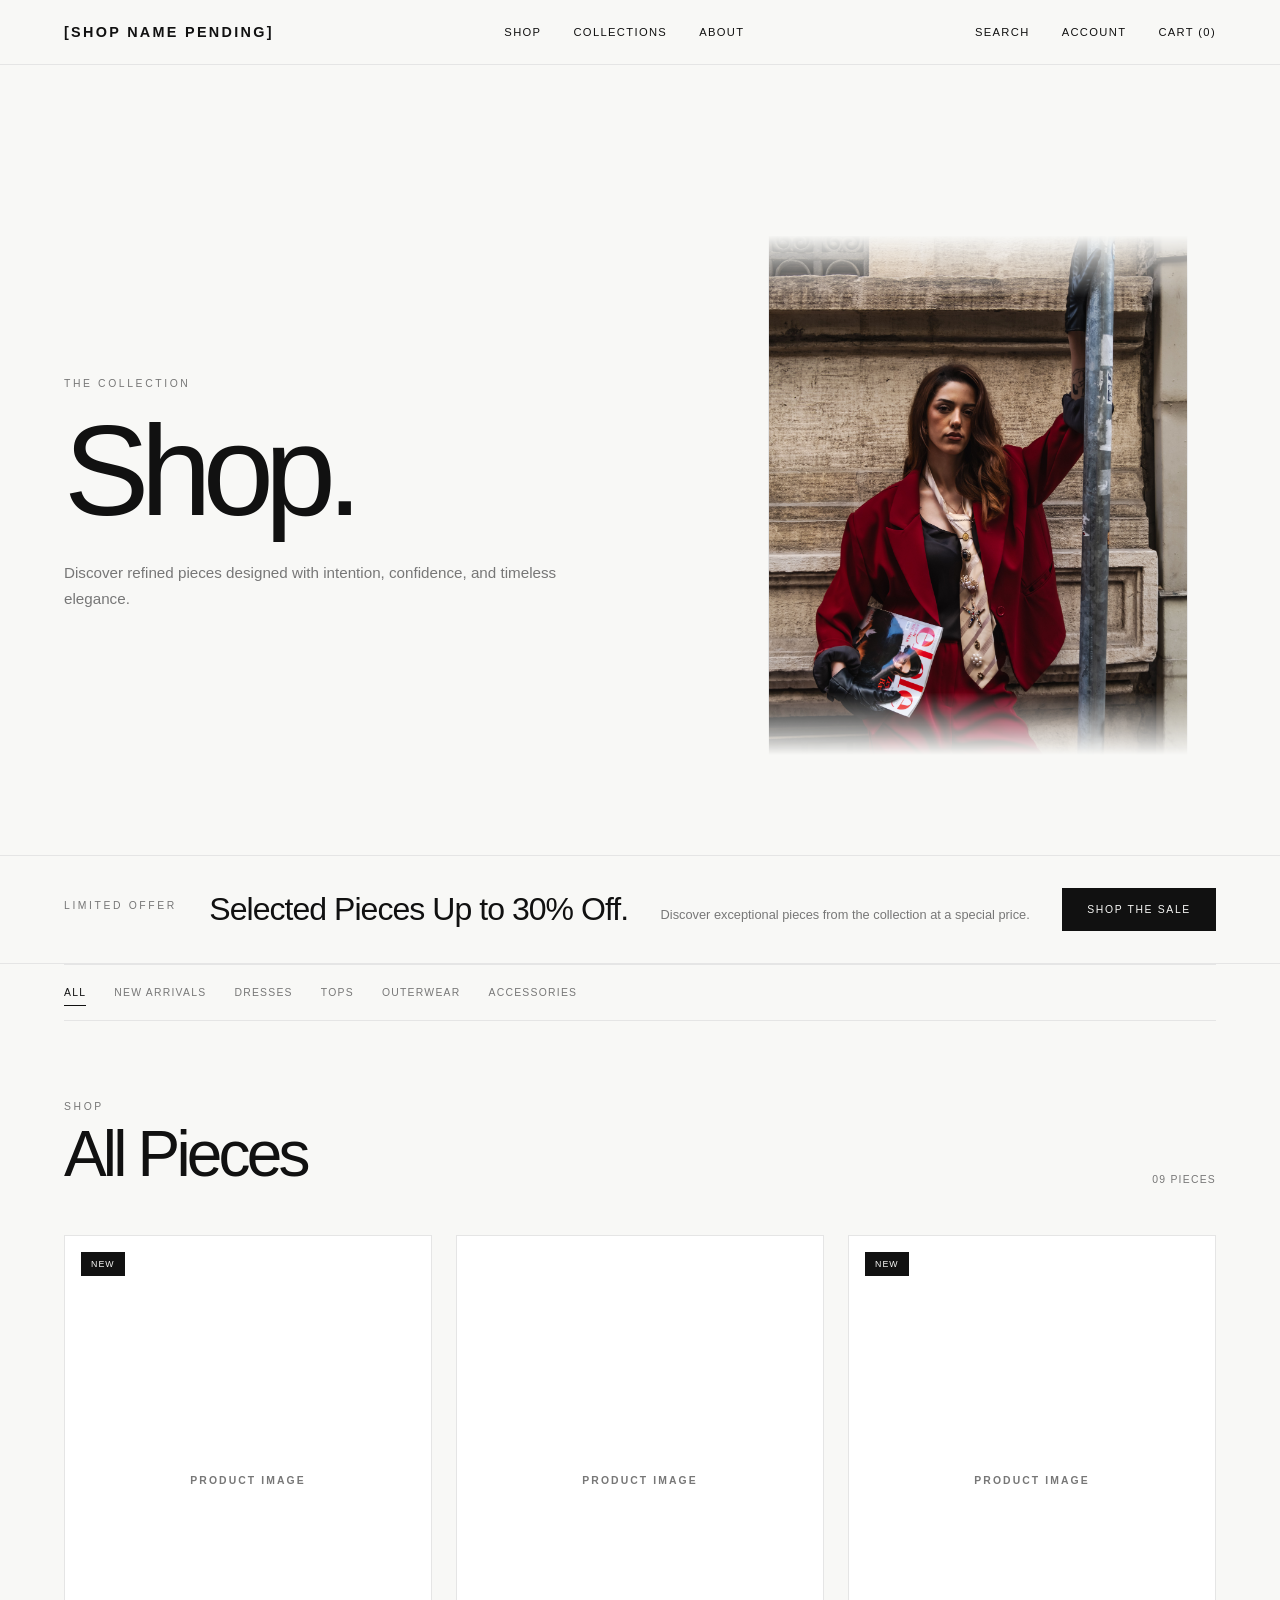
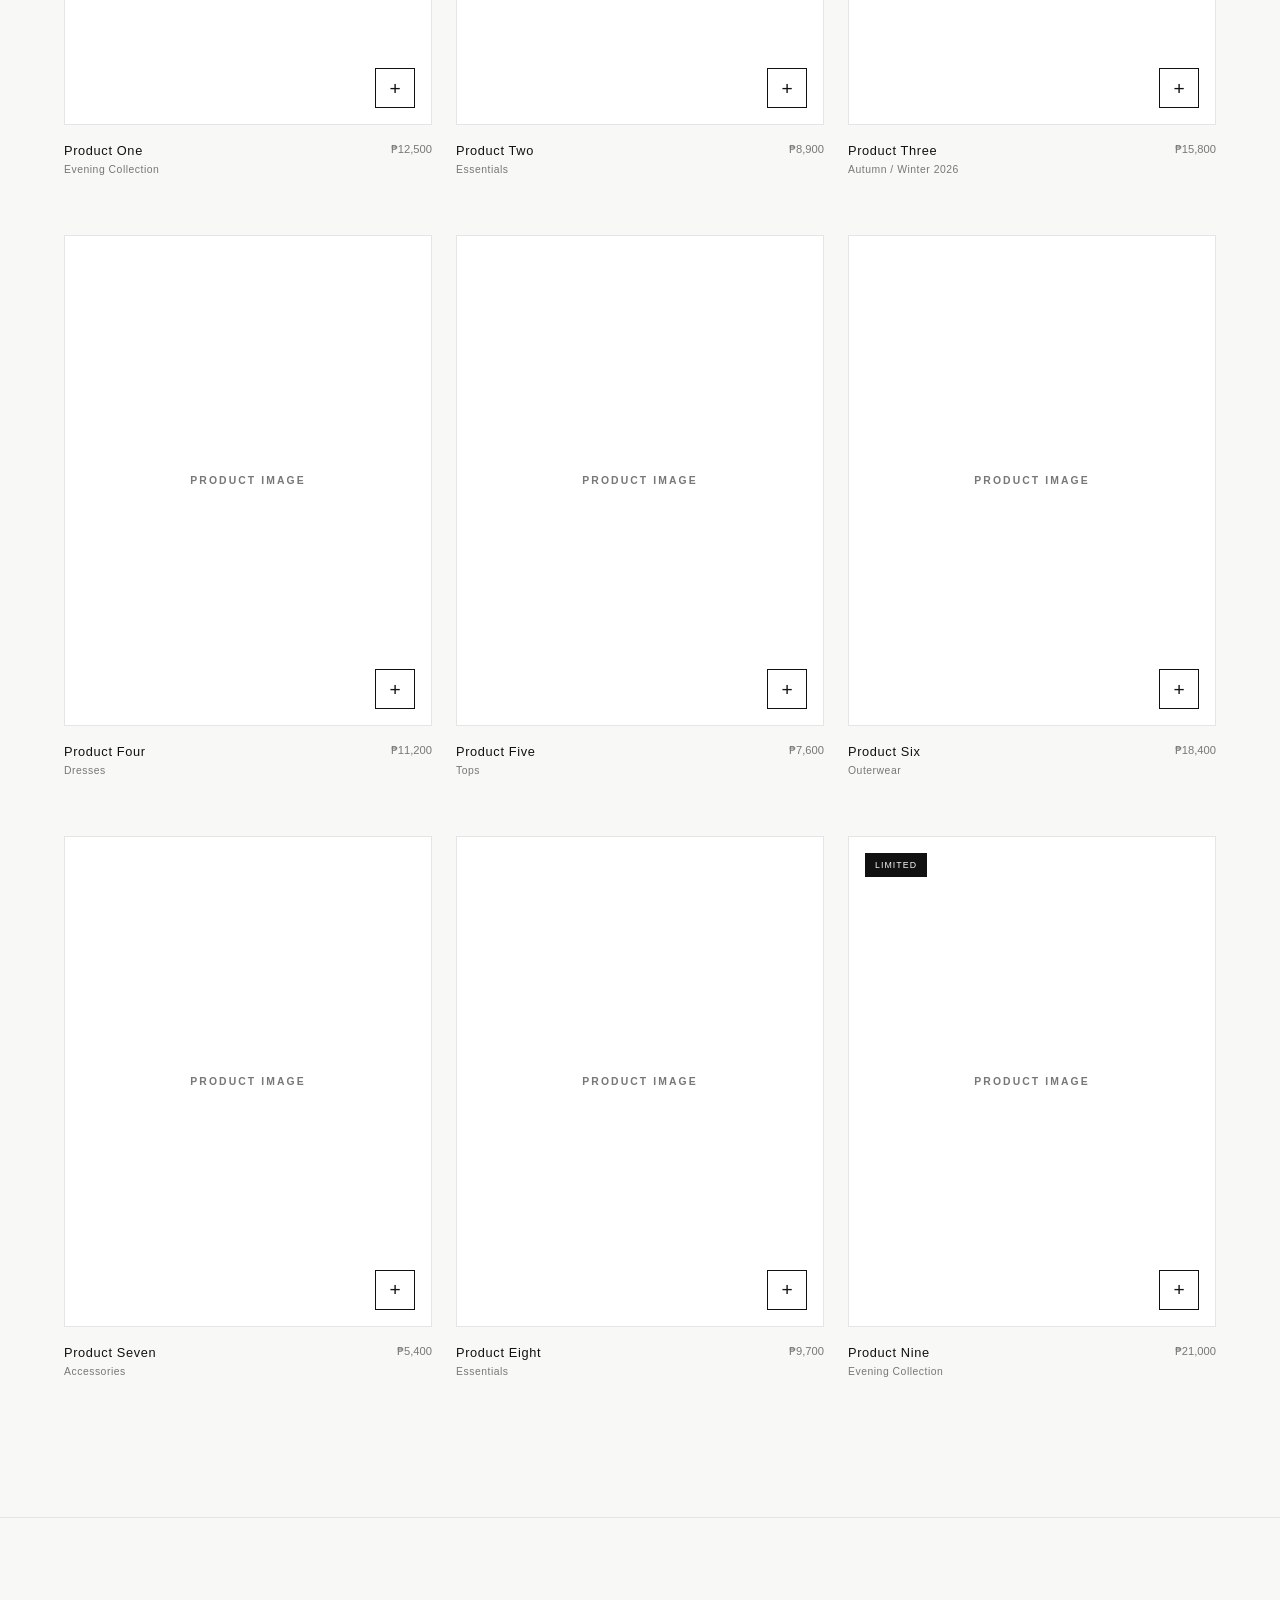
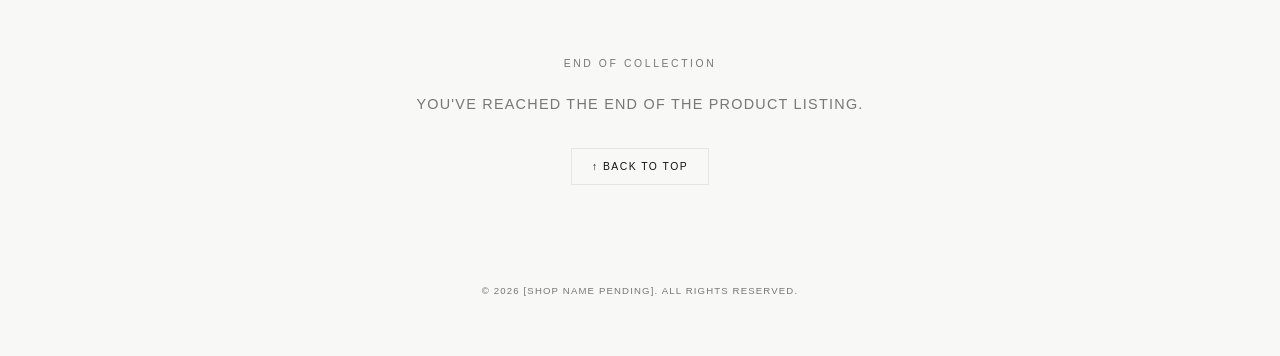
==== commit 79a7af8e: "Fix: Shop Sale Banner [Active Placeholder]" ====
--- a/E-Commerce-Store/pages/shop.html
+++ b/E-Commerce-Store/pages/shop.html
@@ -273,8 +273,6 @@
 
           <a href="shop.html" class="button">Shop the Sale</a>
         </div>
-
-        <div class="sale-banner-mark" aria-hidden="true">SALE</div>
       </section>
 
       <!-- Shop Products -->
@@ -323,22 +321,8 @@
             </button>
           </nav>
 
-          <!-- Sort -->
-
-          <div class="shop-sort">
-            <label for="sort-products">Sort</label>
-
-            <select
-              id="sort-products"
-              name="sort-products"
-              aria-label="Sort products"
-            >
-              <option value="featured">Featured</option>
-              <option value="newest">Newest</option>
-              <option value="price-low">Price: Low to High</option>
-              <option value="price-high">Price: High to Low</option>
-            </select>
-          </div>
+          <!-- Removed Sort Function Redundancy Fix the CSS Lator and JS if needed idk
+          -->
         </div>
 
         <!-- Results Header -->
--- a/E-Commerce-Store/css/style.css
+++ b/E-Commerce-Store/css/style.css
@@ -634,17 +634,78 @@
 
 /* Responsive */
 
+@media (max-width: 1000px) {
+  .navbar {
+    padding: 20px 5vw;
+
+    gap: 24px;
+  }
+
+  .nav-links,
+  .nav-actions {
+    gap: 1.25rem;
+
+    font-size: 0.65rem;
+  }
+}
+
 @media (max-width: 800px) {
   .navbar {
-    padding: 20px 6vw;
+    padding: 18px 6vw;
+
+    display: grid;
+
+    grid-template-columns: auto 1fr;
+
+    grid-template-areas:
+      "logo actions"
+      "links links";
+
+    gap: 16px 20px;
+  }
+
+  .logo {
+    grid-area: logo;
+  }
+
+  .nav-actions {
+    grid-area: actions;
+
+    justify-content: flex-end;
+
+    gap: 1rem;
   }
 
   .nav-links {
+    grid-area: links;
+
+    width: 100%;
+
+    display: flex;
+
+    justify-content: flex-start;
+
+    gap: 1.5rem;
+
+    overflow-x: auto;
+    overflow-y: hidden;
+
+    padding-bottom: 2px;
+
+    scrollbar-width: none;
+  }
+
+  .nav-links::-webkit-scrollbar {
     display: none;
   }
 
-  .nav-actions {
-    gap: 1rem;
+  .nav-links a,
+  .nav-actions a {
+    flex-shrink: 0;
+
+    white-space: nowrap;
+
+    font-size: 0.65rem;
   }
 
   .hero {
@@ -683,6 +744,62 @@
 
   .collection-grid {
     grid-template-columns: 1fr;
+  }
+}
+
+@media (max-width: 520px) {
+  .navbar {
+    padding: 16px 6vw;
+
+    gap: 14px 16px;
+  }
+
+  .logo {
+    font-size: 0.78rem;
+  }
+
+  .nav-actions {
+    gap: 0.75rem;
+  }
+
+  .nav-links {
+    gap: 1.25rem;
+  }
+
+  .nav-links a,
+  .nav-actions a {
+    font-size: 0.6rem;
+  }
+
+  .hero {
+    padding-top: 120px;
+  }
+
+  .hero h1 {
+    font-size: clamp(3.5rem, 17vw, 6rem);
+  }
+
+  .hero-visual {
+    height: 50vh;
+  }
+
+  .featured {
+    padding-top: 70px;
+    padding-bottom: 70px;
+  }
+
+  .editorial {
+    padding-top: 70px;
+    padding-bottom: 70px;
+  }
+
+  .editorial-visual {
+    height: 50vh;
+  }
+
+  .collections {
+    padding-top: 70px;
+    padding-bottom: 70px;
   }
 }
 
--- a/E-Commerce-Store/css/shop.css
+++ b/E-Commerce-Store/css/shop.css
@@ -65,10 +65,14 @@
 
   gap: 32px;
   width: 100%;
+
+  min-width: 0;
 }
 
 .sale-banner-text {
   min-width: 0;
+
+  flex: 1 1 auto;
 }
 
 .sale-banner .eyebrow {
@@ -83,7 +87,8 @@
   font-weight: 500;
   letter-spacing: -0.03em;
 
-  overflow-wrap: break-word;
+  overflow-wrap: anywhere;
+  word-break: break-word;
 }
 
 .sale-banner-description {
@@ -94,6 +99,8 @@
   color: var(--color-text-muted);
   font-size: 0.8rem;
   line-height: 1.5;
+
+  overflow-wrap: anywhere;
 }
 
 .sale-banner .button {
@@ -890,6 +897,14 @@
 
     gap: 50px 20px;
   }
+
+  .sale-banner-content {
+    gap: 24px;
+  }
+
+  .sale-banner-mark {
+    font-size: clamp(2rem, 5vw, 3rem);
+  }
 }
 
 /* Mobile */
@@ -978,14 +993,38 @@
   }
 
   .sale-banner {
-    padding: 50px 6vw;
+    padding: 40px 6vw;
+  }
+
+  .sale-banner-content {
+    align-items: flex-start;
+
+    flex-direction: column;
+
+    gap: 24px;
+  }
+
+  .sale-banner-text {
+    width: 100%;
   }
 
   .sale-banner h2 {
+    max-width: 100%;
+
     font-size: clamp(2rem, 8vw, 3.5rem);
   }
 
+  .sale-banner-description {
+    max-width: 100%;
+  }
+
+  .sale-banner .button {
+    width: 100%;
+  }
+
   .sale-banner-mark {
+    position: absolute;
+
     right: -5px;
 
     bottom: -25px;
@@ -1093,7 +1132,13 @@
   }
 
   .sale-banner {
-    padding: 45px 6vw;
+    padding: 35px 6vw;
+  }
+
+  .sale-banner h2 {
+    font-size: clamp(1.8rem, 10vw, 3rem);
+
+    line-height: 1;
   }
 
   .sale-banner-description {
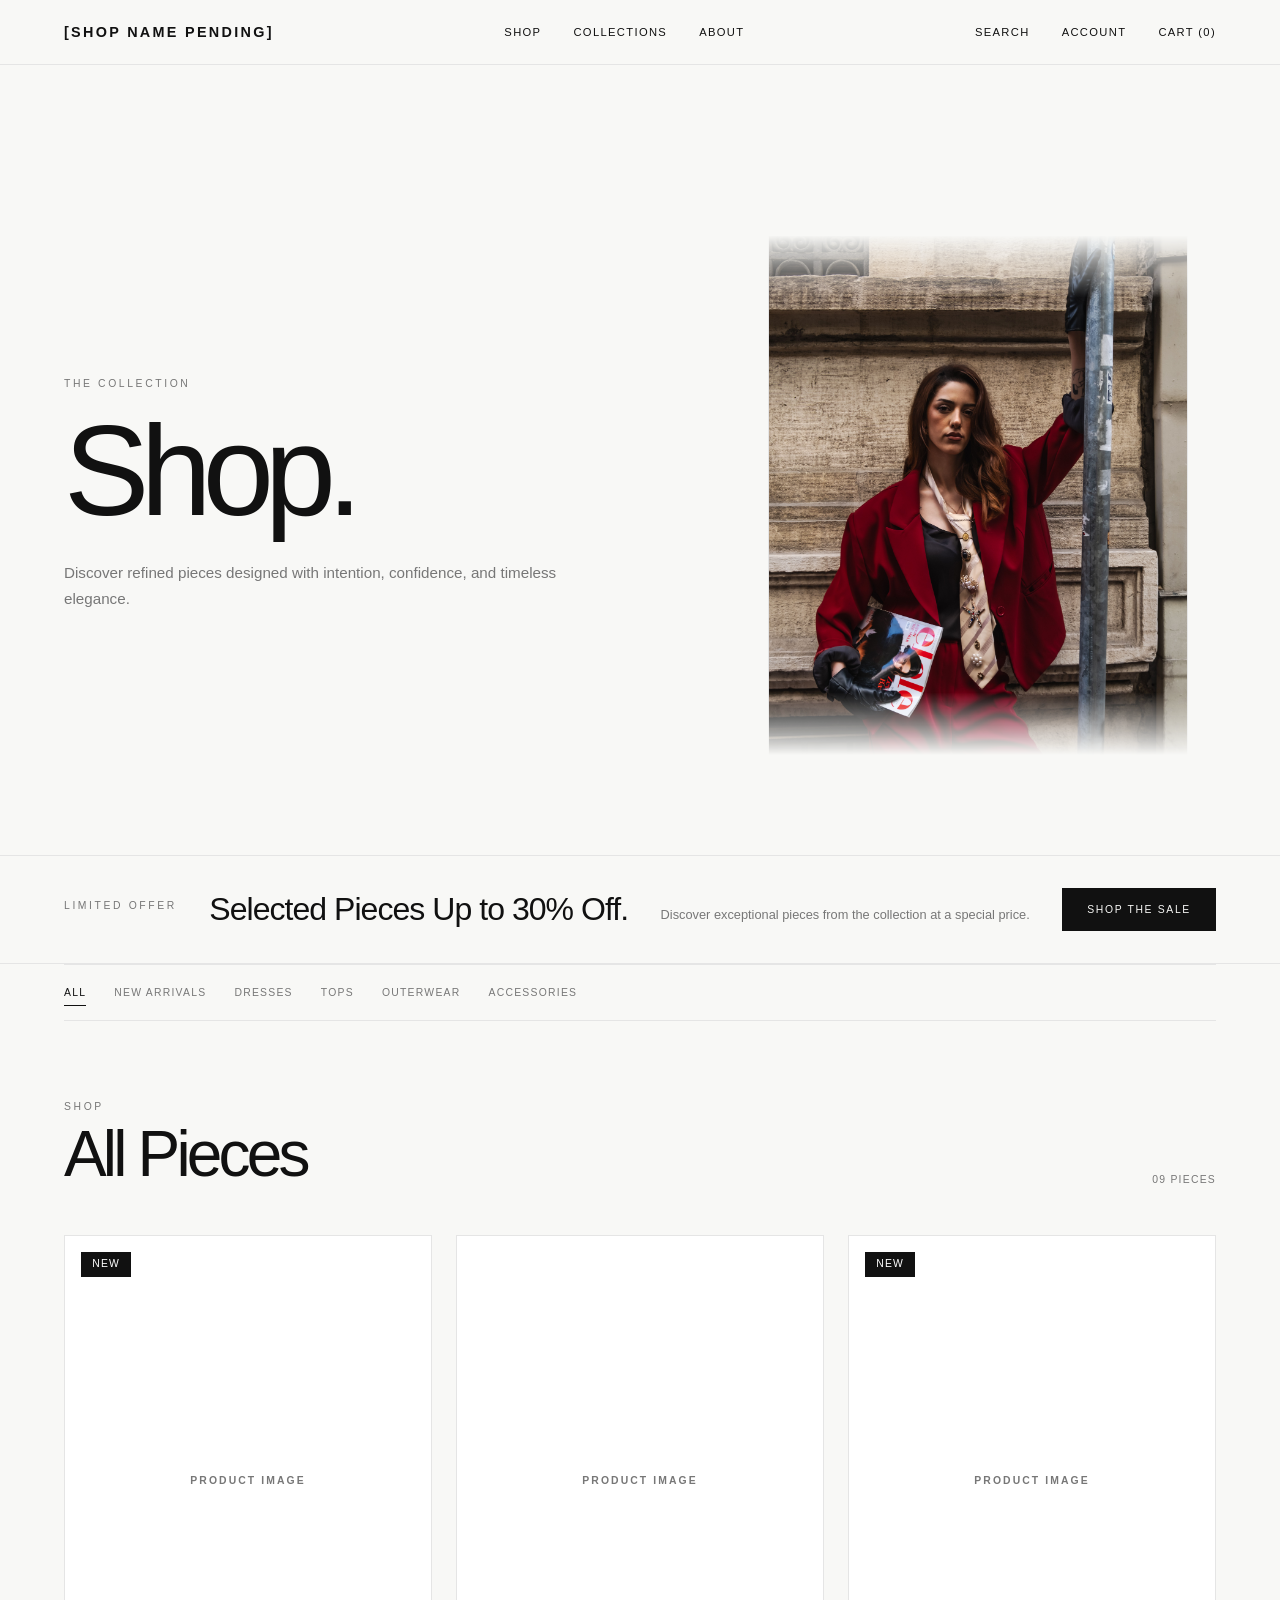
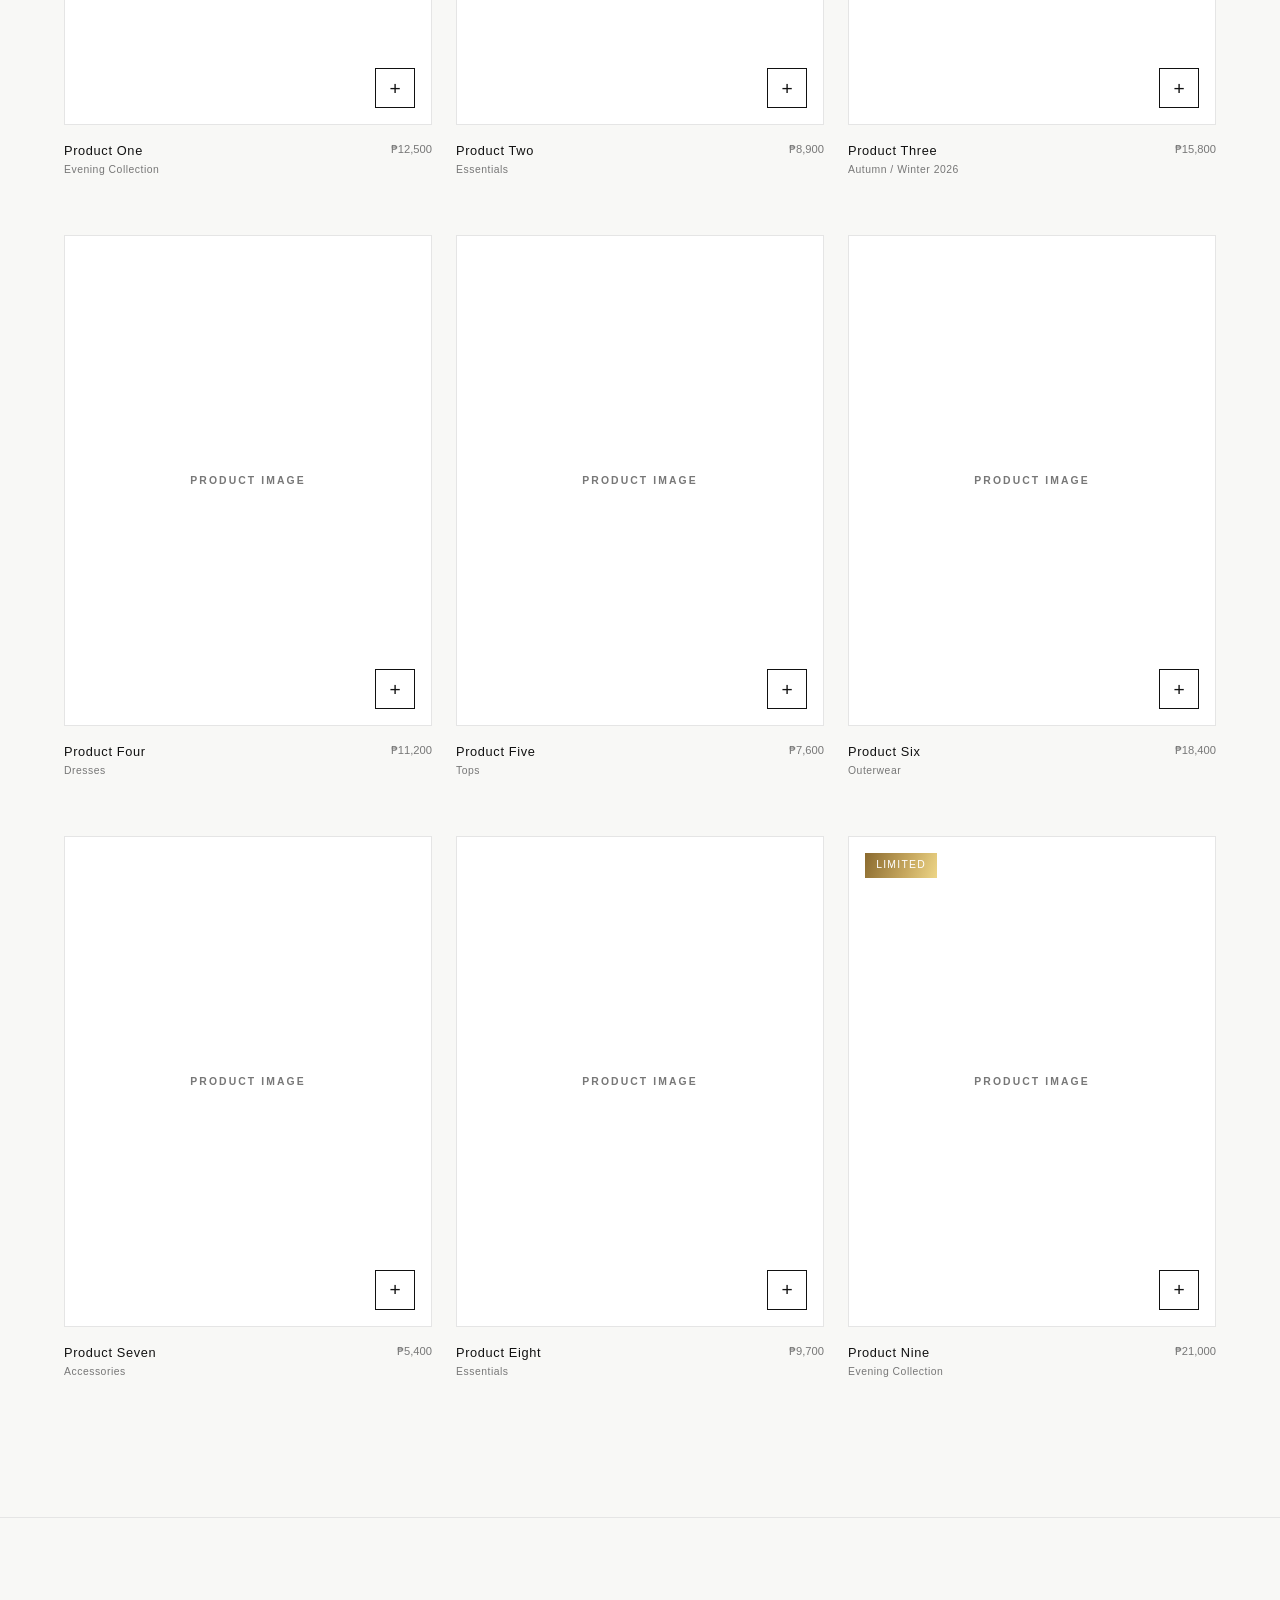
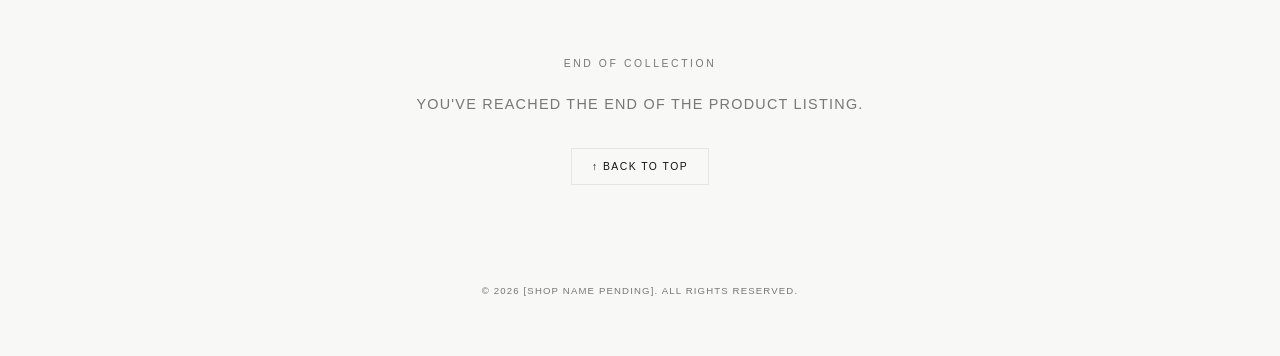
==== commit b6bd4105: "Update UI: Stacking Selection on Mobile, New Product Tagging [Acive Placeholder]" ====
--- a/E-Commerce-Store/pages/shop.html
+++ b/E-Commerce-Store/pages/shop.html
@@ -191,7 +191,7 @@
               tabindex="-1"
             >
               <div class="shop-hero-image">
-                <img src="/assets/images/banners/product-three.jpg" alt="" />
+                <img src="../assets/images/banners/product-three.jpg" alt="" />
               </div>
 
               <div class="shop-hero-info">
@@ -228,7 +228,7 @@
               tabindex="-1"
             >
               <div class="shop-hero-image">
-                <img src="/assets/images/banners/product-nine.jpg" alt="" />
+                <img src="../assets/images/banners/product-nine.jpg" alt="" />
               </div>
 
               <div class="shop-hero-info">
@@ -358,7 +358,7 @@
               <a href="product.html?id=001" class="shop-product-link">
                 <span>PRODUCT IMAGE</span>
 
-                <span class="product-label">New</span>
+                <span class="product-label" data-label-type="new">New</span>
               </a>
 
               <button
@@ -432,7 +432,7 @@
               <a href="product.html?id=003" class="shop-product-link">
                 <span>PRODUCT IMAGE</span>
 
-                <span class="product-label">New</span>
+                <span class="product-label" data-label-type="new">New</span>
               </a>
 
               <button
@@ -650,7 +650,9 @@
               <a href="product.html?id=009" class="shop-product-link">
                 <span>PRODUCT IMAGE</span>
 
-                <span class="product-label">Limited</span>
+                <span class="product-label" data-label-type="limited">
+                  Limited
+                </span>
               </a>
 
               <button
--- a/E-Commerce-Store/css/style.css
+++ b/E-Commerce-Store/css/style.css
@@ -5,9 +5,11 @@
        Do not edit unless necessary. */
 
   --color-background: #f8f8f6;
+
   --color-surface: #ffffff;
 
   --color-text: #111111;
+
   --color-text-muted: #777777;
 
   --color-border: #e5e5e5;
@@ -33,6 +35,7 @@
        Tutorial / implementation to be reviewed later. */
 
   --transition-fast: 180ms ease;
+
   --transition-normal: 300ms ease;
 }
 
@@ -52,6 +55,7 @@
   min-height: 100vh;
 
   background: var(--color-background);
+
   color: var(--color-text);
 
   font-family: var(--font-body);
@@ -61,6 +65,7 @@
 
 img {
   display: block;
+
   max-width: 100%;
 }
 
@@ -90,6 +95,7 @@
   background: rgba(248, 248, 246, 0.92);
 
   backdrop-filter: blur(12px);
+
   -webkit-backdrop-filter: blur(12px);
 
   border-bottom: 1px solid var(--color-border);
@@ -97,6 +103,7 @@
 
 .navbar {
   width: 100%;
+
   max-width: var(--container-width);
 
   margin: 0 auto;
@@ -106,6 +113,7 @@
   display: flex;
 
   align-items: center;
+
   justify-content: space-between;
 }
 
@@ -222,6 +230,7 @@
   display: inline-flex;
 
   align-items: center;
+
   justify-content: center;
 
   padding: 15px 24px;
@@ -265,6 +274,7 @@
   display: flex;
 
   align-items: center;
+
   justify-content: center;
 
   animation: heroVisualIn 1100ms ease both;
@@ -282,6 +292,7 @@
   display: flex;
 
   align-items: center;
+
   justify-content: center;
 
   color: var(--color-accent);
@@ -345,6 +356,7 @@
   display: flex;
 
   align-items: center;
+
   justify-content: center;
 
   color: var(--color-accent);
@@ -376,6 +388,7 @@
   display: flex;
 
   align-items: baseline;
+
   justify-content: space-between;
 
   gap: 20px;
@@ -399,6 +412,116 @@
   font-size: 0.75rem;
 }
 
+/* Product Labels */
+
+.product-label {
+  position: absolute;
+
+  top: 1rem;
+  left: 1rem;
+
+  z-index: 2;
+
+  display: inline-flex;
+
+  align-items: center;
+
+  justify-content: center;
+
+  padding: 0.45rem 0.7rem;
+
+  background: #111111;
+
+  color: #ffffff;
+
+  font-size: 0.65rem;
+
+  font-weight: 500;
+
+  letter-spacing: 0.12em;
+
+  text-transform: uppercase;
+
+  line-height: 1;
+
+  white-space: nowrap;
+
+  overflow: hidden;
+
+  transition:
+    background var(--transition-normal),
+    color var(--transition-normal);
+}
+
+/* Label Hover */
+
+.product-label:hover {
+  background: #ffffff;
+
+  color: #111111;
+}
+
+/* Standard Labels */
+
+.product-label[data-label-type="new"],
+.product-label[data-label-type="sale"],
+.product-label[data-label-type="discount"],
+.product-label[data-label-type="featured"],
+.product-label[data-label-type="sold-out"] {
+  background: #111111;
+
+  color: #ffffff;
+}
+
+/* Standard Label Hover */
+
+.product-label[data-label-type="new"]:hover,
+.product-label[data-label-type="sale"]:hover,
+.product-label[data-label-type="discount"]:hover,
+.product-label[data-label-type="featured"]:hover,
+.product-label[data-label-type="sold-out"]:hover {
+  background: #ffffff;
+
+  color: #111111;
+}
+
+/* Special Labels */
+
+.product-label[data-label-type="limited"],
+.product-label[data-label-type="holiday"],
+.product-label[data-label-type="holiday-sale"],
+.product-label[data-label-type="holiday-exclusive"] {
+  background: linear-gradient(
+    110deg,
+    #8a6a2f 0%,
+    #c6a75e 28%,
+    #f0d98a 50%,
+    #c6a75e 72%,
+    #8a6a2f 100%
+  );
+
+  background-size: 220% 100%;
+
+  color: #ffffff;
+
+  isolation: isolate;
+
+  animation: metallicLabelShimmer 4.5s ease-in-out infinite;
+}
+
+/* Special Label Hover */
+
+.product-label[data-label-type="limited"]:hover,
+.product-label[data-label-type="holiday"]:hover,
+.product-label[data-label-type="holiday-sale"]:hover,
+.product-label[data-label-type="holiday-exclusive"]:hover {
+  background: #ffffff;
+
+  color: #111111;
+
+  animation: none;
+}
+
 /* Editorial */
 
 .editorial {
@@ -425,6 +548,7 @@
   display: flex;
 
   align-items: center;
+
   justify-content: center;
 }
 
@@ -440,6 +564,7 @@
   display: flex;
 
   align-items: center;
+
   justify-content: center;
 
   color: var(--color-accent);
@@ -509,6 +634,7 @@
   display: flex;
 
   align-items: center;
+
   justify-content: center;
 
   transition:
@@ -614,6 +740,18 @@
   }
 }
 
+@keyframes metallicLabelShimmer {
+  0%,
+  35% {
+    background-position: 120% 0;
+  }
+
+  55%,
+  100% {
+    background-position: -20% 0;
+  }
+}
+
 /* Footer */
 
 .site-footer {
@@ -688,6 +826,7 @@
     gap: 1.5rem;
 
     overflow-x: auto;
+
     overflow-y: hidden;
 
     padding-bottom: 2px;
@@ -785,11 +924,13 @@
 
   .featured {
     padding-top: 70px;
+
     padding-bottom: 70px;
   }
 
   .editorial {
     padding-top: 70px;
+
     padding-bottom: 70px;
   }
 
@@ -799,7 +940,16 @@
 
   .collections {
     padding-top: 70px;
+
     padding-bottom: 70px;
+  }
+
+  .product-label {
+    padding: 0.4rem 0.6rem;
+
+    font-size: 0.6rem;
+
+    letter-spacing: 0.1em;
   }
 }
 
--- a/E-Commerce-Store/css/shop.css
+++ b/E-Commerce-Store/css/shop.css
@@ -43,8 +43,6 @@
 
 /* Sale Banner */
 
-/* Sale Banner */
-
 .sale-banner {
   width: 100%;
   max-width: var(--container-width);
@@ -206,57 +204,6 @@
   background: var(--color-text);
 }
 
-/* Sort */
-
-.shop-sort {
-  display: flex;
-  align-items: center;
-
-  gap: 10px;
-
-  flex-shrink: 0;
-}
-
-.shop-sort label {
-  color: var(--color-text-muted);
-
-  font-size: 0.65rem;
-
-  letter-spacing: 0.12em;
-  text-transform: uppercase;
-}
-
-.shop-sort select {
-  min-width: 150px;
-
-  padding: 8px 28px 8px 0;
-
-  border: 0;
-  border-bottom: 1px solid var(--color-border);
-
-  background-color: transparent;
-
-  color: var(--color-text);
-
-  font: inherit;
-  font-size: 0.65rem;
-
-  letter-spacing: 0.05em;
-
-  cursor: pointer;
-
-  outline: none;
-
-  transition:
-    border-color var(--transition-fast),
-    color var(--transition-fast);
-}
-
-.shop-sort select:hover,
-.shop-sort select:focus {
-  border-color: var(--color-text);
-}
-
 /* Results Header */
 
 .shop-results-header {
@@ -360,28 +307,7 @@
   border-color: var(--color-text);
 }
 
-/* Product Label */
-
-.product-label {
-  position: absolute;
-
-  top: 16px;
-  left: 16px;
-
-  z-index: 2;
-
-  padding: 7px 10px;
-
-  background: var(--color-text);
-
-  color: var(--color-background);
-
-  font-size: 0.55rem;
-  font-weight: 500;
-
-  letter-spacing: 0.12em;
-  text-transform: uppercase;
-}
+/* Product Labels________MOved into the style.css for All-pagres use */
 
 /* Quick Add */
 
@@ -501,7 +427,6 @@
 
 .category-link:focus-visible,
 .shop-product-link:focus-visible,
-.shop-sort select:focus-visible,
 .quick-add:focus-visible,
 .back-to-top:focus-visible {
   outline: 2px solid var(--color-accent);
@@ -660,6 +585,7 @@
   position: relative;
 
   width: 100%;
+
   height: 520px;
 
   overflow: hidden;
@@ -943,21 +869,36 @@
   }
 
   .category-navigation {
+    width: 100%;
+
     gap: 1.25rem;
-  }
-
-  .shop-sort {
-    width: 100%;
-
-    justify-content: space-between;
-  }
-
-  .shop-sort select {
-    min-width: 0;
-
-    flex: 1;
-
-    max-width: 220px;
+
+    flex-wrap: nowrap;
+
+    overflow-x: auto;
+    overflow-y: hidden;
+
+    padding: 8px 0 12px;
+
+    scrollbar-width: none;
+
+    -webkit-overflow-scrolling: touch;
+
+    overscroll-behavior-x: contain;
+
+    scroll-snap-type: x proximity;
+  }
+
+  .category-navigation::-webkit-scrollbar {
+    display: none;
+  }
+
+  .category-link {
+    flex: 0 0 auto;
+
+    white-space: nowrap;
+
+    scroll-snap-align: start;
   }
 
   .shop-results-header {
@@ -1071,25 +1012,13 @@
   }
 
   .category-navigation {
-    gap: 1rem 1.2rem;
+    gap: 1rem;
+
+    padding-bottom: 12px;
   }
 
   .category-link {
     font-size: 0.6rem;
-  }
-
-  .shop-sort {
-    align-items: flex-start;
-
-    flex-direction: column;
-
-    gap: 8px;
-  }
-
-  .shop-sort select {
-    width: 100%;
-
-    max-width: none;
   }
 
   .shop-results-header h2 {
@@ -1169,9 +1098,13 @@
   .shop-product-image,
   .quick-add,
   .category-link,
-  .shop-sort select,
   .back-to-top,
   .sale-banner-mark {
     transition: none;
   }
-}
+
+  .category-navigation {
+    scroll-behavior: auto;
+    scroll-snap-type: none;
+  }
+}
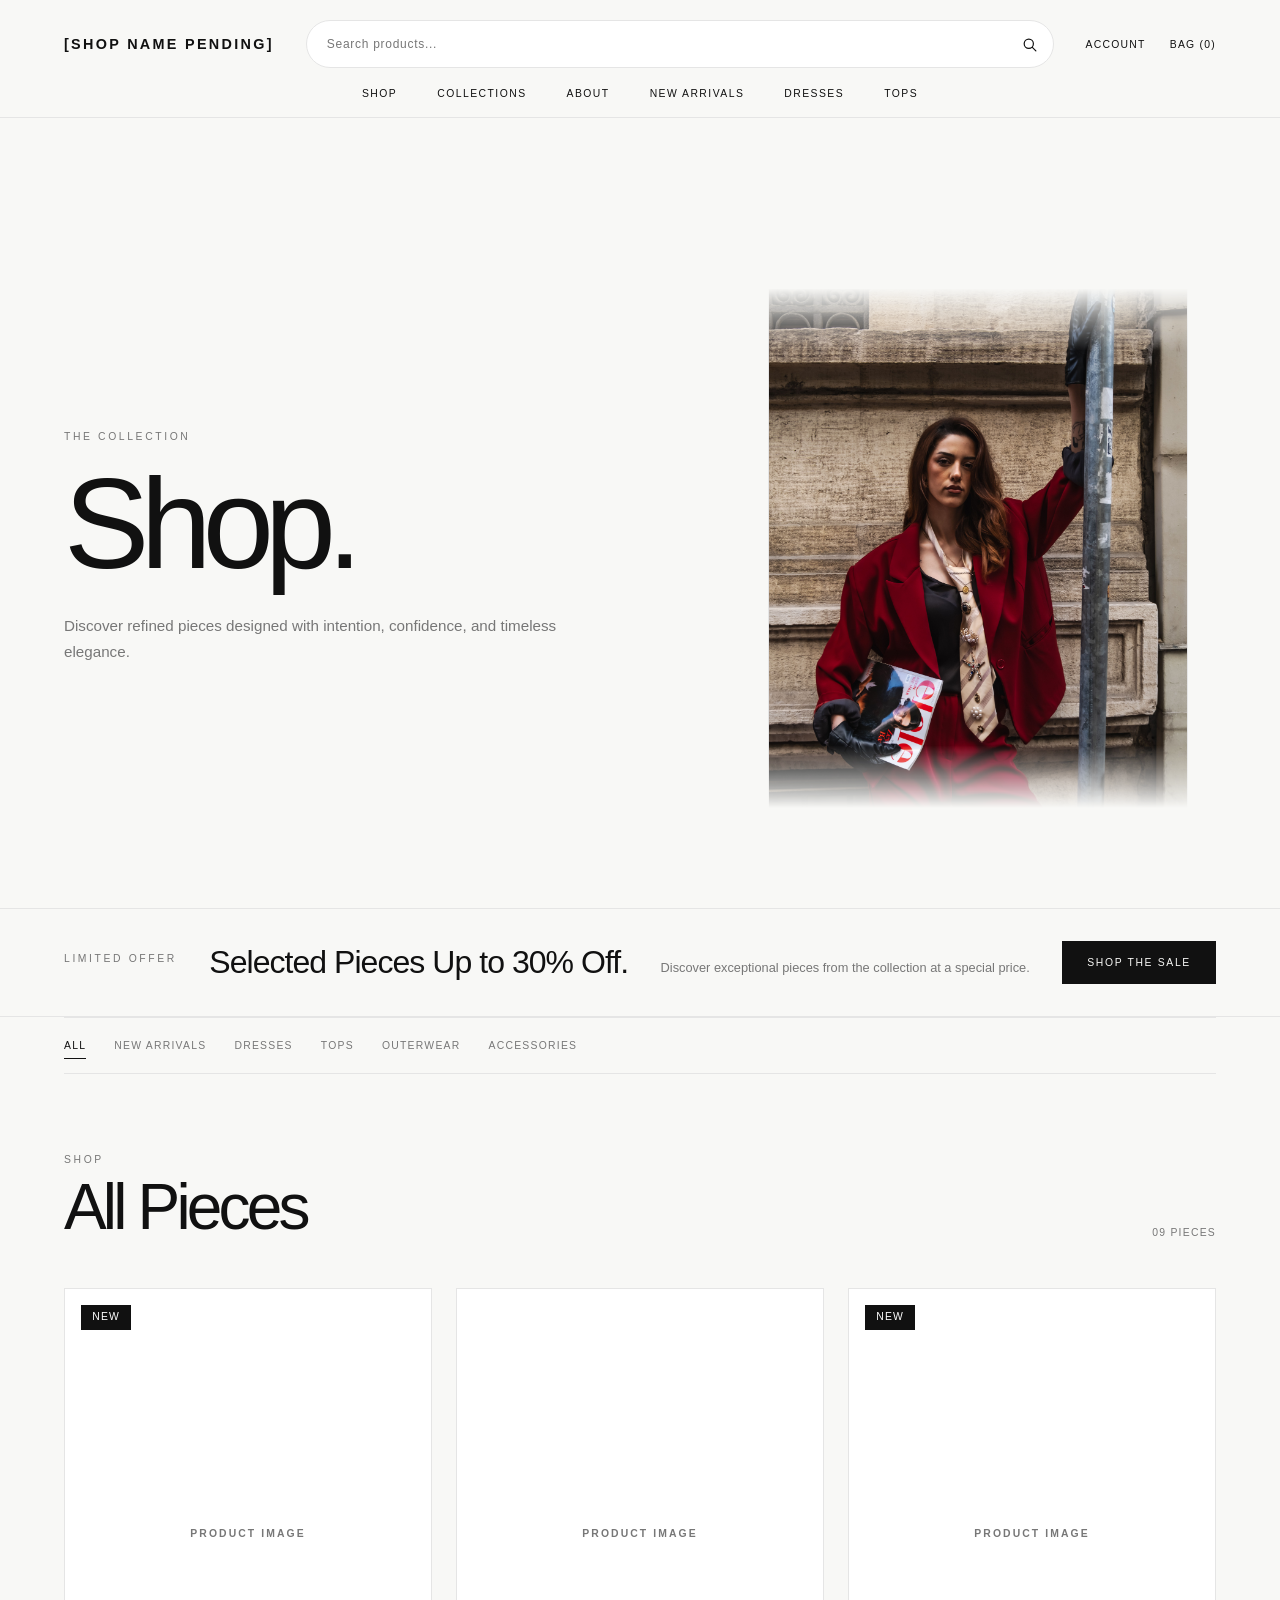
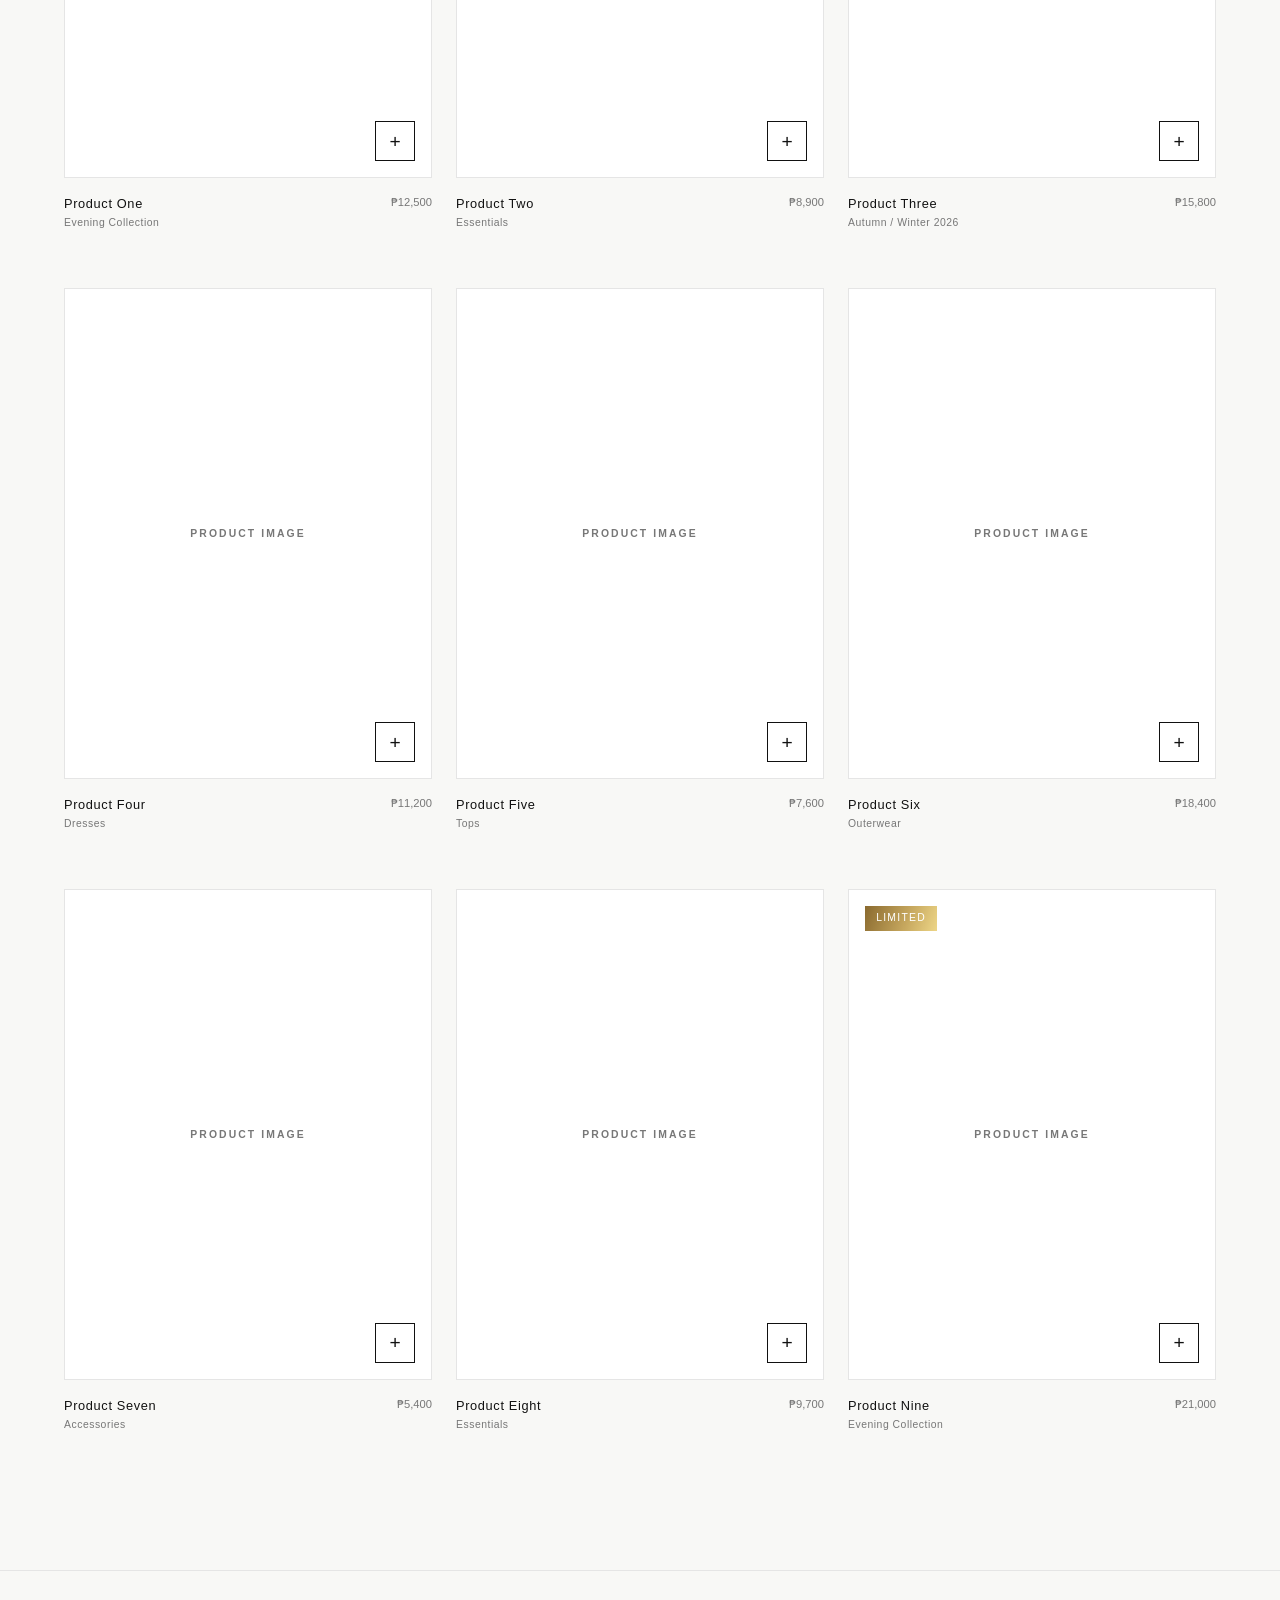
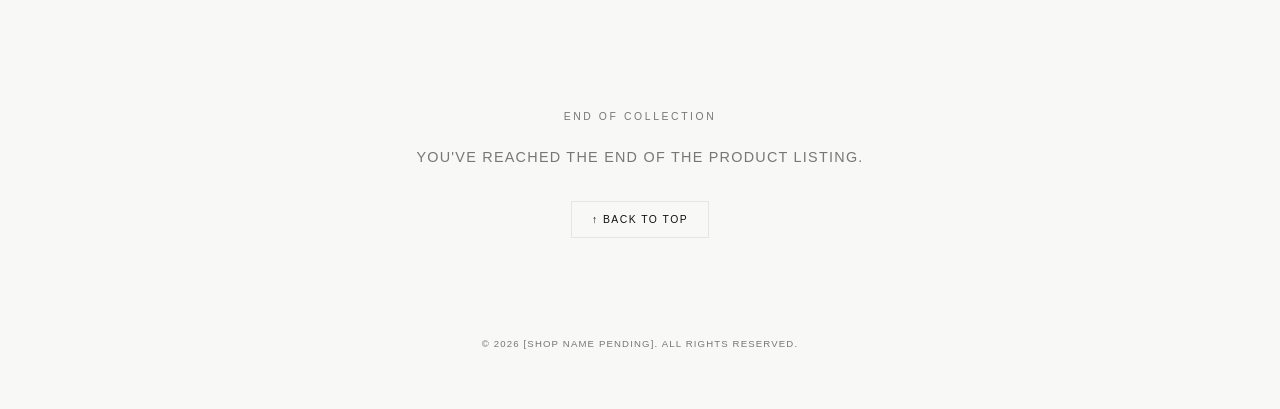
==== commit 7681b23f: "Update UI: Global Header Search, Ribbon Nav Improved [Active Placeholder]" ====
--- a/E-Commerce-Store/pages/shop.html
+++ b/E-Commerce-Store/pages/shop.html
@@ -21,20 +21,43 @@
 
     <header class="site-header">
       <nav class="navbar" aria-label="Main navigation">
-        <a href="../index.html" class="logo">[Shop Name Pending]</a>
-
-        <div class="nav-links">
-          <a href="shop.html" class="active">Shop</a>
-          <a href="collections.html">Collections</a>
-          <a href="about.html">About</a>
+        <a href="../../index.html" class="logo">[Shop Name Pending]</a>
+
+        <form
+          class="header-search"
+          action="search.html"
+          method="GET"
+          role="search"
+        >
+          <input
+            type="search"
+            name="q"
+            placeholder="Search products..."
+            aria-label="Search products"
+          />
+
+          <button type="submit" aria-label="Search">
+            <svg viewBox="0 0 24 24" aria-hidden="true" focusable="false">
+              <circle cx="11" cy="11" r="6.5"></circle>
+              <path d="M16 16L21 21"></path>
+            </svg>
+          </button>
+        </form>
+
+        <div class="nav-actions">
+          <a href="account.html">Account</a>
+
+          <a href="cart.html"> Bag (<span id="cart-count">0</span>) </a>
         </div>
-
-        <div class="nav-actions">
-          <a href="search.html">Search</a>
-          <a href="account.html">Account</a>
-
-          <a href="cart.html"> Cart (<span id="cart-count">0</span>) </a>
-        </div>
+      </nav>
+
+      <nav class="nav-ribbon" aria-label="Store navigation">
+        <a href="shop.html" class="active">Shop</a>
+        <a href="collections.html">Collections</a>
+        <a href="about.html">About</a>
+        <a href="shop.html">New Arrivals</a>
+        <a href="shop.html">Dresses</a>
+        <a href="shop.html">Tops</a>
       </nav>
     </header>
 
--- a/E-Commerce-Store/css/style.css
+++ b/E-Commerce-Store/css/style.css
@@ -5,13 +5,9 @@
        Do not edit unless necessary. */
 
   --color-background: #f8f8f6;
-
   --color-surface: #ffffff;
-
   --color-text: #111111;
-
   --color-text-muted: #777777;
-
   --color-border: #e5e5e5;
 
   /* Accent Colors */
@@ -21,21 +17,18 @@
   /* Typography */
 
   --font-display: Arial, Helvetica, sans-serif;
-
   --font-body: Arial, Helvetica, sans-serif;
 
   /* Layout
        Values may change depending on the final design direction. */
 
   --container-width: 1440px;
-
   --page-padding: 5vw;
 
   /* Motion
        Tutorial / implementation to be reviewed later. */
 
   --transition-fast: 180ms ease;
-
   --transition-normal: 300ms ease;
 }
 
@@ -51,27 +44,20 @@
 
 body {
   margin: 0;
-
   min-height: 100vh;
-
   background: var(--color-background);
-
   color: var(--color-text);
-
   font-family: var(--font-body);
-
   -webkit-font-smoothing: antialiased;
 }
 
 img {
   display: block;
-
   max-width: 100%;
 }
 
 a {
   color: inherit;
-
   text-decoration: none;
 }
 
@@ -84,101 +70,169 @@
 
 .site-header {
   position: sticky;
-
   top: 0;
   left: 0;
-
   width: 100%;
-
   z-index: 1000;
-
   background: rgba(248, 248, 246, 0.92);
-
   backdrop-filter: blur(12px);
-
   -webkit-backdrop-filter: blur(12px);
-
   border-bottom: 1px solid var(--color-border);
 }
+
+/* Header Top Row */
 
 .navbar {
   width: 100%;
-
   max-width: var(--container-width);
-
   margin: 0 auto;
-
-  padding: 24px var(--page-padding);
-
-  display: flex;
-
-  align-items: center;
-
-  justify-content: space-between;
+  padding: 20px var(--page-padding);
+  display: grid;
+  grid-template-columns: auto minmax(0, 1fr) auto;
+  align-items: center;
+  gap: 2rem;
 }
 
 /* Logo */
 
 .logo {
   font-size: 0.9rem;
-
   font-weight: 600;
-
   letter-spacing: 0.16em;
-
-  text-transform: uppercase;
-}
-
-/* Navigation */
-
-.nav-links,
+  text-transform: uppercase;
+  white-space: nowrap;
+}
+
+/* Header Search */
+
+.header-search {
+  width: 100%;
+  min-width: 0;
+  display: flex;
+  align-items: center;
+  border: 1px solid var(--color-border);
+  border-radius: 999px;
+  background: var(--color-surface);
+  overflow: hidden;
+  transition:
+    border-color var(--transition-normal),
+    box-shadow var(--transition-normal);
+}
+
+.header-search:focus-within {
+  border-color: var(--color-text);
+  box-shadow: 0 0 0 3px rgba(17, 17, 17, 0.05);
+}
+
+.header-search input {
+  width: 100%;
+  min-width: 0;
+  padding: 0.75rem 1.25rem;
+  border: 0;
+  outline: 0;
+  background: transparent;
+  color: var(--color-text);
+  font-family: inherit;
+  font-size: 0.75rem;
+  letter-spacing: 0.06em;
+}
+
+.header-search input::placeholder {
+  color: var(--color-text-muted);
+  opacity: 1;
+}
+
+.header-search button {
+  width: 46px;
+  height: 46px;
+  flex-shrink: 0;
+  display: flex;
+  align-items: center;
+  justify-content: center;
+  padding: 0;
+  border: 0;
+  background: transparent;
+  color: var(--color-text);
+  transition:
+    background var(--transition-fast),
+    color var(--transition-fast);
+}
+
+.header-search button:hover {
+  background: var(--color-text);
+  color: var(--color-background);
+}
+
+.header-search button svg {
+  width: 17px;
+  height: 17px;
+  fill: none;
+  stroke: currentColor;
+  stroke-width: 1.7;
+  stroke-linecap: round;
+}
+
+/* Header Actions */
+
 .nav-actions {
   display: flex;
-
-  align-items: center;
-
-  gap: 2rem;
-
-  font-size: 0.7rem;
-
+  align-items: center;
+  justify-content: flex-end;
+  gap: 1.5rem;
+  font-size: 0.65rem;
   letter-spacing: 0.12em;
-
-  text-transform: uppercase;
-}
-
-.nav-links a,
+  text-transform: uppercase;
+}
+
 .nav-actions a {
   transition: color var(--transition-fast);
 }
 
-.nav-links a:hover,
 .nav-actions a:hover {
   color: var(--color-accent);
 }
 
+/* Navigation Ribbon */
+
+.nav-ribbon {
+  width: 100%;
+  max-width: var(--container-width);
+  margin: 0 auto;
+  padding: 0 var(--page-padding) 18px;
+  display: flex;
+  align-items: center;
+  justify-content: center;
+  gap: 2.5rem;
+  font-size: 0.65rem;
+  letter-spacing: 0.14em;
+  text-transform: uppercase;
+}
+
+.nav-ribbon a {
+  flex-shrink: 0;
+  white-space: nowrap;
+  transition: color var(--transition-fast);
+}
+
+.nav-ribbon a:hover {
+  color: var(--color-accent);
+}
+
 /* Hero */
 
 .hero {
   min-height: 100vh;
-
   max-width: var(--container-width);
-
   margin: 0 auto;
-
   padding: 150px var(--page-padding) 80px;
-
   display: grid;
-
   grid-template-columns: 1fr 1fr;
-
-  align-items: center;
-
+  align-items: center;
   gap: 5vw;
 }
 
 .hero-content {
   width: min(700px, 100%);
-
   animation: heroContentIn 900ms ease both;
 }
 
@@ -186,13 +240,9 @@
 
 .eyebrow {
   margin: 0 0 1.5rem;
-
   color: var(--color-text-muted);
-
   font-size: 0.65rem;
-
   letter-spacing: 0.25em;
-
   text-transform: uppercase;
 }
 
@@ -200,13 +250,9 @@
 
 .hero h1 {
   margin: 0;
-
   font-size: clamp(4rem, 10vw, 9rem);
-
   font-weight: 500;
-
   line-height: 0.9;
-
   letter-spacing: -0.07em;
 }
 
@@ -214,13 +260,9 @@
 
 .hero-description {
   max-width: 500px;
-
   margin: 2rem 0;
-
   color: var(--color-text-muted);
-
   font-size: 0.95rem;
-
   line-height: 1.7;
 }
 
@@ -228,25 +270,15 @@
 
 .button {
   display: inline-flex;
-
-  align-items: center;
-
-  justify-content: center;
-
+  align-items: center;
+  justify-content: center;
   padding: 15px 24px;
-
   border: 1px solid var(--color-text);
-
   background: var(--color-text);
-
   color: var(--color-background);
-
   font-size: 0.65rem;
-
   letter-spacing: 0.16em;
-
-  text-transform: uppercase;
-
+  text-transform: uppercase;
   transition:
     background var(--transition-normal),
     color var(--transition-normal),
@@ -256,11 +288,8 @@
 
 .button:hover {
   background: var(--color-accent);
-
   border-color: var(--color-accent);
-
   color: #ffffff;
-
   transform: translateY(-2px);
 }
 
@@ -268,15 +297,10 @@
 
 .hero-visual {
   width: 100%;
-
   height: 70vh;
-
-  display: flex;
-
-  align-items: center;
-
-  justify-content: center;
-
+  display: flex;
+  align-items: center;
+  justify-content: center;
   animation: heroVisualIn 1100ms ease both;
 }
 
@@ -284,25 +308,15 @@
 
 .hero-placeholder {
   width: 100%;
-
   height: 100%;
-
   border: 2px solid var(--color-accent);
-
-  display: flex;
-
-  align-items: center;
-
-  justify-content: center;
-
+  display: flex;
+  align-items: center;
+  justify-content: center;
   color: var(--color-accent);
-
   font-size: 0.7rem;
-
   font-weight: 600;
-
   letter-spacing: 0.2em;
-
   text-transform: uppercase;
 }
 
@@ -310,9 +324,7 @@
 
 .featured {
   max-width: var(--container-width);
-
   margin: 0 auto;
-
   padding: 140px var(--page-padding);
 }
 
@@ -322,13 +334,9 @@
 
 .section-heading h2 {
   margin: 0;
-
   font-size: clamp(2.5rem, 6vw, 6rem);
-
   font-weight: 500;
-
   line-height: 0.95;
-
   letter-spacing: -0.06em;
 }
 
@@ -336,9 +344,7 @@
 
 .product-grid {
   display: grid;
-
   grid-template-columns: repeat(3, 1fr);
-
   gap: 24px;
 }
 
@@ -350,27 +356,16 @@
 
 .product-image {
   aspect-ratio: 3 / 4;
-
   border: 2px solid var(--color-accent);
-
-  display: flex;
-
-  align-items: center;
-
-  justify-content: center;
-
+  display: flex;
+  align-items: center;
+  justify-content: center;
   color: var(--color-accent);
-
   font-size: 0.65rem;
-
   font-weight: 600;
-
   letter-spacing: 0.2em;
-
-  text-transform: uppercase;
-
+  text-transform: uppercase;
   overflow: hidden;
-
   transition:
     transform var(--transition-normal),
     border-color var(--transition-normal);
@@ -378,37 +373,27 @@
 
 .product-card:hover .product-image {
   transform: translateY(-6px);
-
   border-color: var(--color-text);
 }
 
 .product-info {
   padding-top: 18px;
-
-  display: flex;
-
+  display: flex;
   align-items: baseline;
-
   justify-content: space-between;
-
   gap: 20px;
 }
 
 .product-info h3 {
   margin: 0;
-
   font-size: 0.8rem;
-
   font-weight: 500;
-
   letter-spacing: 0.05em;
 }
 
 .product-info p {
   margin: 0;
-
   color: var(--color-text-muted);
-
   font-size: 0.75rem;
 }
 
@@ -416,38 +401,22 @@
 
 .product-label {
   position: absolute;
-
   top: 1rem;
   left: 1rem;
-
   z-index: 2;
-
   display: inline-flex;
-
-  align-items: center;
-
-  justify-content: center;
-
+  align-items: center;
+  justify-content: center;
   padding: 0.45rem 0.7rem;
-
   background: #111111;
-
   color: #ffffff;
-
   font-size: 0.65rem;
-
   font-weight: 500;
-
   letter-spacing: 0.12em;
-
-  text-transform: uppercase;
-
+  text-transform: uppercase;
   line-height: 1;
-
   white-space: nowrap;
-
   overflow: hidden;
-
   transition:
     background var(--transition-normal),
     color var(--transition-normal);
@@ -457,7 +426,6 @@
 
 .product-label:hover {
   background: #ffffff;
-
   color: #111111;
 }
 
@@ -469,7 +437,6 @@
 .product-label[data-label-type="featured"],
 .product-label[data-label-type="sold-out"] {
   background: #111111;
-
   color: #ffffff;
 }
 
@@ -481,7 +448,6 @@
 .product-label[data-label-type="featured"]:hover,
 .product-label[data-label-type="sold-out"]:hover {
   background: #ffffff;
-
   color: #111111;
 }
 
@@ -499,13 +465,9 @@
     #c6a75e 72%,
     #8a6a2f 100%
   );
-
   background-size: 220% 100%;
-
   color: #ffffff;
-
   isolation: isolate;
-
   animation: metallicLabelShimmer 4.5s ease-in-out infinite;
 }
 
@@ -516,9 +478,7 @@
 .product-label[data-label-type="holiday-sale"]:hover,
 .product-label[data-label-type="holiday-exclusive"]:hover {
   background: #ffffff;
-
   color: #111111;
-
   animation: none;
 }
 
@@ -526,29 +486,19 @@
 
 .editorial {
   max-width: var(--container-width);
-
   margin: 0 auto;
-
   padding: 140px var(--page-padding);
-
   display: grid;
-
   grid-template-columns: 1fr 1fr;
-
-  align-items: center;
-
+  align-items: center;
   gap: 5vw;
 }
 
 .editorial-visual {
   width: 100%;
-
   height: 70vh;
-
-  display: flex;
-
-  align-items: center;
-
+  display: flex;
+  align-items: center;
   justify-content: center;
 }
 
@@ -556,25 +506,15 @@
 
 .editorial-placeholder {
   width: 100%;
-
   height: 100%;
-
   border: 2px solid var(--color-accent);
-
-  display: flex;
-
-  align-items: center;
-
-  justify-content: center;
-
+  display: flex;
+  align-items: center;
+  justify-content: center;
   color: var(--color-accent);
-
   font-size: 0.7rem;
-
   font-weight: 600;
-
   letter-spacing: 0.2em;
-
   text-transform: uppercase;
 }
 
@@ -584,25 +524,17 @@
 
 .editorial-content h2 {
   margin: 0;
-
   font-size: clamp(2.5rem, 6vw, 6rem);
-
   font-weight: 500;
-
   line-height: 0.95;
-
   letter-spacing: -0.06em;
 }
 
 .editorial-content > p:not(.eyebrow) {
   max-width: 500px;
-
   margin: 2rem 0;
-
   color: var(--color-text-muted);
-
   font-size: 0.95rem;
-
   line-height: 1.7;
 }
 
@@ -610,17 +542,13 @@
 
 .collections {
   max-width: var(--container-width);
-
   margin: 0 auto;
-
   padding: 140px var(--page-padding);
 }
 
 .collection-grid {
   display: grid;
-
   grid-template-columns: repeat(2, 1fr);
-
   gap: 24px;
 }
 
@@ -628,15 +556,10 @@
 
 .collection-card {
   min-height: 500px;
-
   border: 2px solid var(--color-accent);
-
-  display: flex;
-
-  align-items: center;
-
-  justify-content: center;
-
+  display: flex;
+  align-items: center;
+  justify-content: center;
   transition:
     transform var(--transition-normal),
     border-color var(--transition-normal);
@@ -644,21 +567,15 @@
 
 .collection-card:hover {
   transform: translateY(-6px);
-
   border-color: var(--color-text);
 }
 
 .collection-card span {
   color: var(--color-accent);
-
   font-size: 0.7rem;
-
   font-weight: 600;
-
   letter-spacing: 0.2em;
-
-  text-transform: uppercase;
-
+  text-transform: uppercase;
   transition: color var(--transition-normal);
 }
 
@@ -670,28 +587,21 @@
 
 .is-loading {
   position: relative;
-
   overflow: hidden;
-
   background: var(--color-border);
 }
 
 .is-loading::after {
   content: "";
-
   position: absolute;
-
   inset: 0;
-
   background: linear-gradient(
     90deg,
     transparent,
     rgba(255, 255, 255, 0.6),
     transparent
   );
-
   transform: translateX(-100%);
-
   animation: loadingShimmer 1.4s infinite;
 }
 
@@ -700,7 +610,6 @@
 a:focus-visible,
 button:focus-visible {
   outline: 2px solid var(--color-accent);
-
   outline-offset: 4px;
 }
 
@@ -709,13 +618,11 @@
 @keyframes heroContentIn {
   from {
     opacity: 0;
-
     transform: translateY(30px);
   }
 
   to {
     opacity: 1;
-
     transform: translateY(0);
   }
 }
@@ -723,13 +630,11 @@
 @keyframes heroVisualIn {
   from {
     opacity: 0;
-
     transform: translateX(30px);
   }
 
   to {
     opacity: 1;
-
     transform: translateX(0);
   }
 }
@@ -756,17 +661,11 @@
 
 .site-footer {
   padding: 60px var(--page-padding);
-
   border-top: 1px solid var(--color-border);
-
   color: var(--color-text-muted);
-
   text-align: center;
-
   font-size: 0.65rem;
-
   letter-spacing: 0.12em;
-
   text-transform: uppercase;
 }
 
@@ -775,31 +674,29 @@
 @media (max-width: 1000px) {
   .navbar {
     padding: 20px 5vw;
-
-    gap: 24px;
-  }
-
-  .nav-links,
+    gap: 1.5rem;
+  }
+
+  .nav-ribbon {
+    padding-right: 5vw;
+    padding-left: 5vw;
+    gap: 2rem;
+  }
+
   .nav-actions {
-    gap: 1.25rem;
-
-    font-size: 0.65rem;
+    gap: 1rem;
+    font-size: 0.6rem;
   }
 }
 
 @media (max-width: 800px) {
   .navbar {
     padding: 18px 6vw;
-
-    display: grid;
-
-    grid-template-columns: auto 1fr;
-
+    grid-template-columns: auto minmax(0, 1fr);
     grid-template-areas:
       "logo actions"
-      "links links";
-
-    gap: 16px 20px;
+      "search search";
+    gap: 14px 20px;
   }
 
   .logo {
@@ -808,50 +705,54 @@
 
   .nav-actions {
     grid-area: actions;
-
     justify-content: flex-end;
-
     gap: 1rem;
   }
 
-  .nav-links {
-    grid-area: links;
-
+  .header-search {
+    grid-area: search;
+  }
+
+  .header-search input {
+    padding: 0.7rem 1.1rem;
+    font-size: 0.65rem;
+  }
+
+  .header-search button {
+    width: 42px;
+    height: 42px;
+  }
+
+  .header-search button svg {
+    width: 16px;
+    height: 16px;
+  }
+
+  .nav-ribbon {
     width: 100%;
-
-    display: flex;
-
+    max-width: none;
+    padding: 0 6vw 14px;
     justify-content: flex-start;
-
     gap: 1.5rem;
-
     overflow-x: auto;
-
     overflow-y: hidden;
-
-    padding-bottom: 2px;
-
     scrollbar-width: none;
-  }
-
-  .nav-links::-webkit-scrollbar {
+    -webkit-overflow-scrolling: touch;
+    overscroll-behavior-x: contain;
+  }
+
+  .nav-ribbon::-webkit-scrollbar {
     display: none;
   }
 
-  .nav-links a,
-  .nav-actions a {
-    flex-shrink: 0;
-
+  .nav-ribbon a {
+    flex: 0 0 auto;
     white-space: nowrap;
-
-    font-size: 0.65rem;
   }
 
   .hero {
     padding: 140px 6vw 80px;
-
     grid-template-columns: 1fr;
-
     align-items: end;
   }
 
@@ -869,7 +770,6 @@
 
   .editorial {
     padding: 90px 6vw;
-
     grid-template-columns: 1fr;
   }
 
@@ -889,8 +789,7 @@
 @media (max-width: 520px) {
   .navbar {
     padding: 16px 6vw;
-
-    gap: 14px 16px;
+    gap: 12px 16px;
   }
 
   .logo {
@@ -901,12 +800,27 @@
     gap: 0.75rem;
   }
 
-  .nav-links {
+  .header-search input {
+    font-size: 0.6rem;
+  }
+
+  .header-search button {
+    width: 40px;
+    height: 40px;
+  }
+
+  .header-search button svg {
+    width: 15px;
+    height: 15px;
+  }
+
+  .nav-ribbon {
+    padding-right: 6vw;
+    padding-left: 6vw;
     gap: 1.25rem;
   }
 
-  .nav-links a,
-  .nav-actions a {
+  .nav-ribbon a {
     font-size: 0.6rem;
   }
 
@@ -924,13 +838,11 @@
 
   .featured {
     padding-top: 70px;
-
     padding-bottom: 70px;
   }
 
   .editorial {
     padding-top: 70px;
-
     padding-bottom: 70px;
   }
 
@@ -940,15 +852,12 @@
 
   .collections {
     padding-top: 70px;
-
     padding-bottom: 70px;
   }
 
   .product-label {
     padding: 0.4rem 0.6rem;
-
     font-size: 0.6rem;
-
     letter-spacing: 0.1em;
   }
 }
@@ -960,11 +869,8 @@
   *::before,
   *::after {
     scroll-behavior: auto !important;
-
     animation-duration: 0.01ms !important;
-
     animation-iteration-count: 1 !important;
-
     transition-duration: 0.01ms !important;
   }
 }
